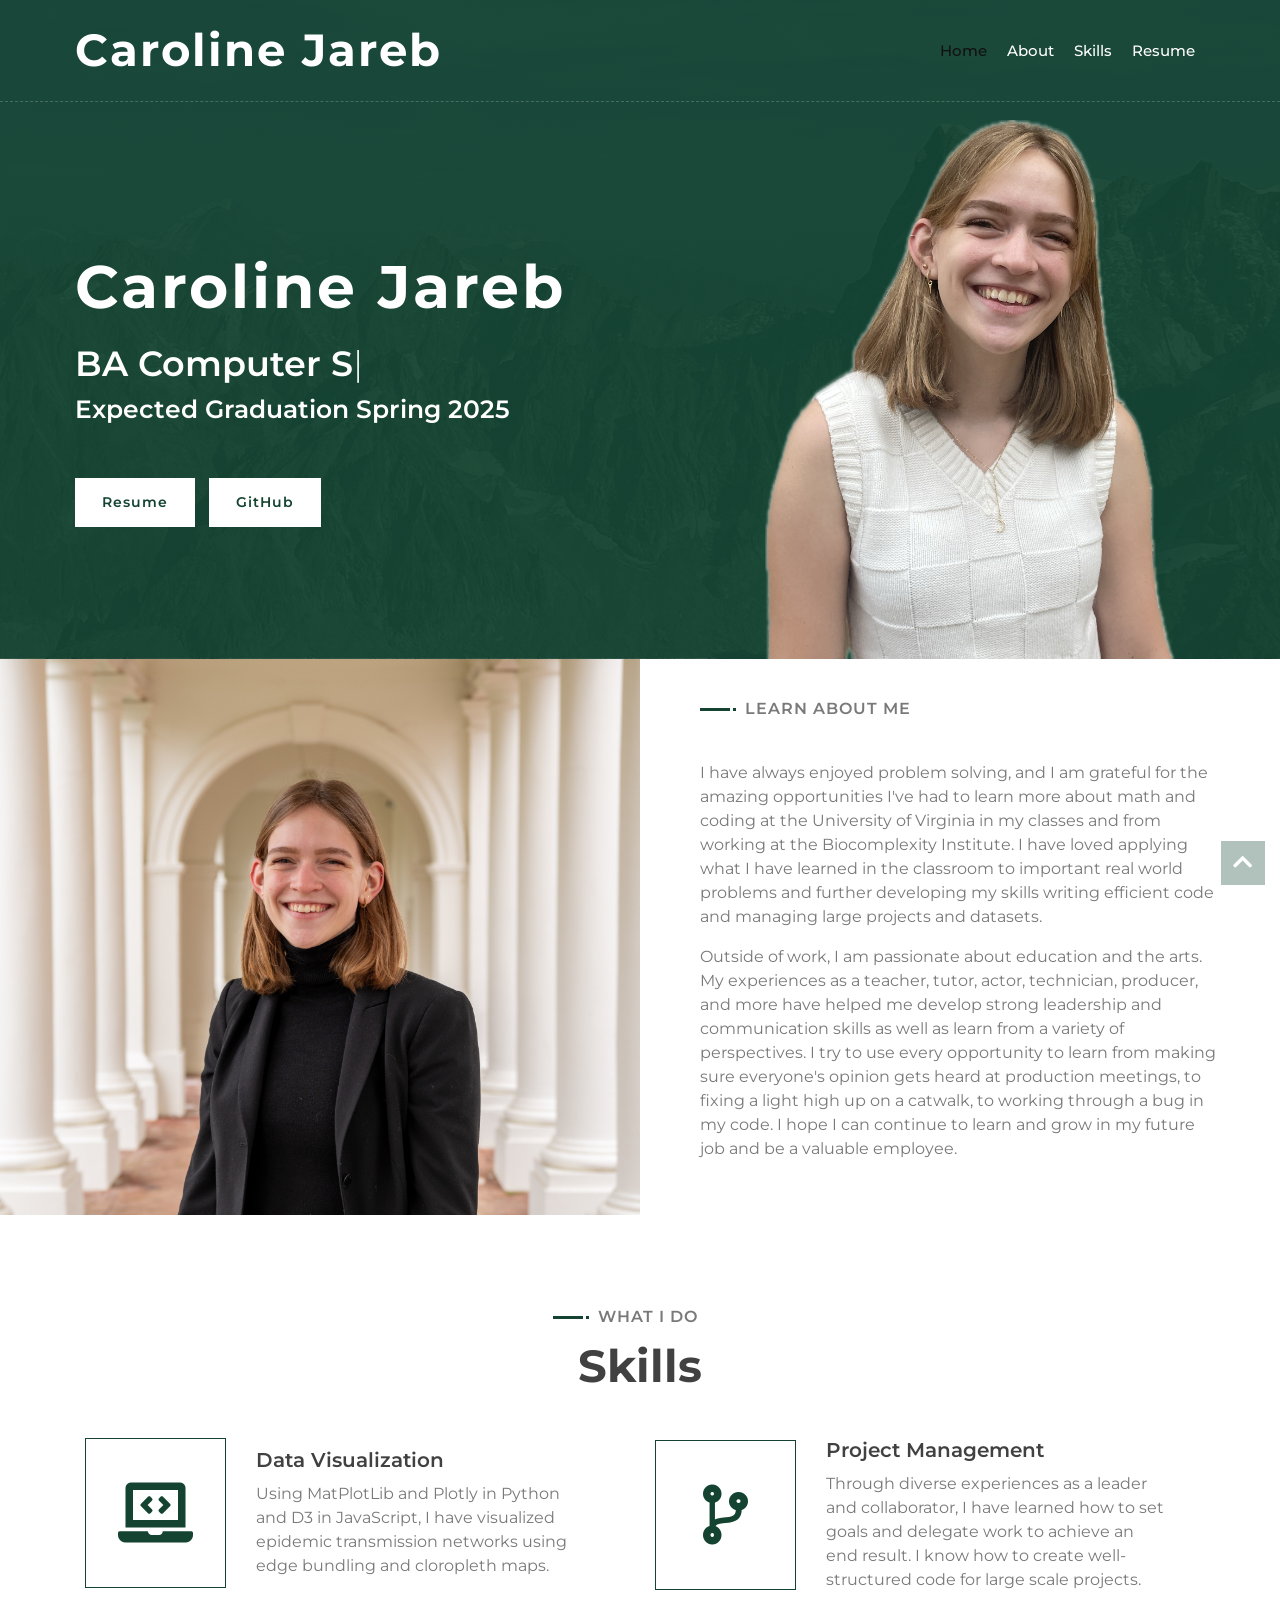
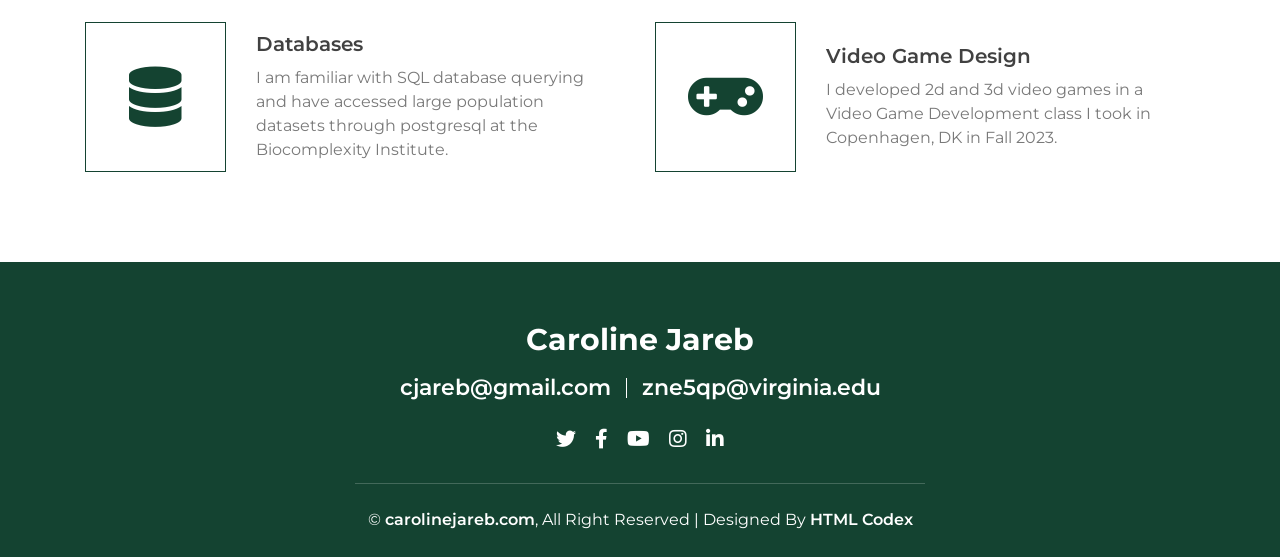
==== index.html @ af75c29b "First commit" ====
<!DOCTYPE html>
<html lang="en">
    <head>
        <meta charset="utf-8">
        <title>Caroline Jareb Portfolio</title>
        <meta content="width=device-width, initial-scale=1.0" name="viewport">
        <meta content="Free Website Template" name="keywords">
        <meta content="Free Website Template" name="description">

        <!-- Favicon -->
        <link href="img/favicon.ico" rel="icon">

        <!-- Google Font -->
        <link href="https://fonts.googleapis.com/css2?family=Montserrat:wght@300;400;500;600;700&display=swap" rel="stylesheet">

        <!-- CSS Libraries -->
        <link href="https://stackpath.bootstrapcdn.com/bootstrap/4.4.1/css/bootstrap.min.css" rel="stylesheet">
        <link href="https://cdnjs.cloudflare.com/ajax/libs/font-awesome/5.10.0/css/all.min.css" rel="stylesheet">
        <link href="lib/animate/animate.min.css" rel="stylesheet">
        <link href="lib/owlcarousel/assets/owl.carousel.min.css" rel="stylesheet">
        <link href="lib/lightbox/css/lightbox.min.css" rel="stylesheet">

        <!-- Template Stylesheet -->
        <link href="css/style.css" rel="stylesheet">
    </head>

    <body data-spy="scroll" data-target=".navbar" data-offset="51">
        <!-- Nav Bar Start -->
        <div class="navbar navbar-expand-lg bg-light navbar-light">
            <div class="container-fluid">
                <a href="index.html" class="navbar-brand">Caroline Jareb</a>
                <button type="button" class="navbar-toggler" data-toggle="collapse" data-target="#navbarCollapse">
                    <span class="navbar-toggler-icon"></span>
                </button>

                <div class="collapse navbar-collapse justify-content-between" id="navbarCollapse">
                    <div class="navbar-nav ml-auto">
                        <a href="#home" class="nav-item nav-link active">Home</a>
                        <a href="#about" class="nav-item nav-link">About</a>
                        <a href="#service" class="nav-item nav-link">Skills</a>
                        <a href="documents/resume.pdf" class="nav-item nav-link">Resume</a>
                    </div>
                </div>
            </div>
        </div>
        <!-- Nav Bar End -->


        <!-- Hero Start -->
        <div class="hero" id="home">
            <div class="container-fluid">
                <div class="row align-items-center">
                    <div class="col-sm-12 col-md-6">
                        <div class="hero-content">
                            <div class="hero-text">
                                <h1>Caroline Jareb</h1>
                                <h2></h2>
                                <div class="typed-text">BA Computer Science, BA Mathematics</div>
                                <p>Expected Graduation Spring 2025</p>
                            </div>
                            <div class="hero-btn">
                                <a class="btn" href="documents/resume.pdf">Resume</a>
                                <a class="btn" href="https://github.com/crjareb">GitHub</a>
                            </div>
                        </div>
                    </div>
                    <div class="col-sm-12 col-md-6 d-none d-md-block">
                        <div class="hero-image">
                            <img src="img/caroline1.png" alt="Hero Image">
                        </div>
                    </div>
                </div>
            </div>
        </div>
        <!-- Hero End -->


        <!-- About Start -->
        <div class="about wow fadeInUp" data-wow-delay="0.1s" id="about">
            <div class="container-fluid">
                <div class="row align-items-center">
                    <div class="col-lg-6">
                        <div class="about-img">
                            <img src="img/about.jpg" alt="Image">
                        </div>
                    </div>
                    <div class="col-lg-6">
                        <div class="about-content">
                            <div class="section-header text-left">
                                <p>Learn About Me</p>
                            </div>
                            <div class="about-text">
                                <p>
                                    I have always enjoyed problem solving, and I am grateful for the amazing opportunities I've had to learn more about math and coding at the University of Virginia in my classes and from working at the Biocomplexity Institute. I have loved applying what I have learned in the classroom to important real world problems and further developing my skills writing efficient code and managing large projects and datasets. 
                                </p>
                                <p>
                                    Outside of work, I am passionate about education and the arts. My experiences as a teacher, tutor, actor, technician, producer, and more have helped me develop strong leadership and communication skills as well as learn from a variety of perspectives. I try to use every opportunity to learn from making sure everyone's opinion gets heard at production meetings, to fixing a light high up on a catwalk, to working through a bug in my code. I hope I can continue to learn and grow in my future job and be a valuable employee.
                                </p>
                            </div>
                        </div>
                    </div>
                </div>
            </div>
        </div>
        <!-- About End -->
        
        
        <!-- Service Start -->
        <div class="service" id="service">
            <div class="container">
                <div class="section-header text-center wow zoomIn" data-wow-delay="0.1s">
                    <p>What I do</p>
                    <h2>Skills</h2>
                </div>
                <div class="row">
                    <div class="col-lg-6 wow fadeInUp" data-wow-delay="0.0s">
                        <div class="service-item">
                            <div class="service-icon">
                                <i class="fa fa-laptop-code"></i>
                            </div>
                            <div class="service-text">
                                <h3>Data Visualization</h3>
                                <p>
                                    Using MatPlotLib and Plotly in Python and D3 in JavaScript, I have visualized epidemic transmission networks using edge bundling and cloropleth maps.
                                </p>
                            </div>
                        </div>
                    </div>
                    <div class="col-lg-6 wow fadeInUp" data-wow-delay="0.2s">
                        <div class="service-item">
                            <div class="service-icon">
                                <i class="fa fa-code-branch"></i>
                            </div>
                            <div class="service-text">
                                <h3>Project Management</h3>
                                <p>
                                    Through diverse experiences as a leader and collaborator, I have learned how to set goals and delegate work to achieve an end result. I know how to create well-structured code for large scale projects.
                                </p>
                            </div>
                        </div>
                    </div>
                    <div class="col-lg-6 wow fadeInUp" data-wow-delay="0.4s">
                        <div class="service-item">
                            <div class="service-icon">
                                <i class="fa fa-database"></i>
                            </div>
                            <div class="service-text">
                                <h3>Databases</h3>
                                <p>
                                    I am familiar with SQL database querying and have accessed large population datasets through postgresql at the Biocomplexity Institute.
                                </p>
                            </div>
                        </div>
                    </div>
                    <div class="col-lg-6 wow fadeInUp" data-wow-delay="0.6s">
                        <div class="service-item">
                            <div class="service-icon">
                                <i class="fa fa-gamepad"></i>
                            </div>
                            <div class="service-text">
                                <h3>Video Game Design</h3>
                                <p>
                                    I developed 2d and 3d video games in a Video Game Development class I took in Copenhagen, DK in Fall 2023.
                                </p>
                            </div>
                        </div>
                    </div>
                </div>
            </div>
        </div>
        <!-- Service End -->


        <!-- Footer Start -->
        <div class="footer wow fadeIn" data-wow-delay="0.3s">
            <div class="container-fluid">
                <div class="container">
                    <div class="footer-info">
                        <h2>Caroline Jareb</h2>
                        <div class="footer-menu">
                            <p>cjareb@gmail.com</p>
                            <p>zne5qp@virginia.edu</p>
                        </div>
                        <div class="footer-social">
                            <a href=""><i class="fab fa-twitter"></i></a>
                            <a href=""><i class="fab fa-facebook-f"></i></a>
                            <a href=""><i class="fab fa-youtube"></i></a>
                            <a href=""><i class="fab fa-instagram"></i></a>
                            <a href=""><i class="fab fa-linkedin-in"></i></a>
                        </div>
                    </div>
                </div>
                <div class="container copyright">
                    <p>&copy; <a href="#">carolinejareb.com</a>, All Right Reserved | Designed By <a href="https://htmlcodex.com">HTML Codex</a></p>
                </div>
            </div>
        </div>
        <!-- Footer End -->
        
        
        <!-- Back to top button -->
        <a href="#" class="btn back-to-top"><i class="fa fa-chevron-up"></i></a>
        
        
        <!-- Pre Loader -->
        <div id="loader" class="show">
            <div class="loader"></div>
        </div>

        
        <!-- JavaScript Libraries -->
        <script src="https://code.jquery.com/jquery-3.4.1.min.js"></script>
        <script src="https://stackpath.bootstrapcdn.com/bootstrap/4.4.1/js/bootstrap.bundle.min.js"></script>
        <script src="lib/easing/easing.min.js"></script>
        <script src="lib/wow/wow.min.js"></script>
        <script src="lib/waypoints/waypoints.min.js"></script>
        <script src="lib/typed/typed.min.js"></script>
        <script src="lib/owlcarousel/owl.carousel.min.js"></script>
        <script src="lib/isotope/isotope.pkgd.min.js"></script>
        <script src="lib/lightbox/js/lightbox.min.js"></script>
        
        <!-- Contact Javascript File -->
        <script src="mail/jqBootstrapValidation.min.js"></script>
        <script src="mail/contact.js"></script>

        <!-- Template Javascript -->
        <script src="js/main.js"></script>
    </body>
</html>
---- css/style.css ----
/*******************************/
/********* General CSS *********/
/*******************************/
body {
    color: #797979;
    background: #ffffff;
    font-family: 'Montserrat', sans-serif;
}

h1,
h2, 
h3, 
h4,
h5, 
h6 {
    color: #414141;
}

a {
    color: #313131;
    transition: .3s;
}

a:hover,
a:active,
a:focus {
    color: #144331;
    outline: none;
    text-decoration: none;
}

.btn:focus,
.form-control:focus {
    box-shadow: none;
}

.container-fluid {
    max-width: 1366px;
}

.btn {
    padding: 12px 25px;
    font-size: 14px;
    font-weight: 600;
    letter-spacing: 1px;
    color: #ffffff;
    background: #144331;
    border: 2px solid transparent;
    border-radius: 0;
    box-shadow: inset 0 0 0 50px #144331;
    transition: ease-out 0.3s;
    -webkit-transition: ease-out 0.3s;
    -moz-transition: ease-out 0.3s;
}

.btn:hover {
    color: #144331;
    background: transparent;
    box-shadow: inset 0 0 0 0 #144331;
    border-color: #144331;
}

#loader {
    position: fixed;
    top: 0;
    right: 0;
    bottom: 0;
    left: 0;
    display: flex;
    align-items: center;
    justify-content: center;
    background: #ffffff;
    opacity: 0;
    visibility: hidden;
    -webkit-transition: opacity .3s ease-out, visibility 0s linear .3s;
    -o-transition: opacity .3s ease-out, visibility 0s linear .3s;
    transition: opacity .3s ease-out, visibility 0s linear .3s;
    z-index: 999;
}

#loader.show {
    -webkit-transition: opacity .6s ease-out, visibility 0s linear 0s;
    -o-transition: opacity .6s ease-out, visibility 0s linear 0s;
    transition: opacity .6s ease-out, visibility 0s linear 0s;
    visibility: visible;
    opacity: 1;
}

#loader .loader {
    position: relative;
    width: 45px;
    height: 45px;
    border: 5px solid #dddddd;
    border-top: 5px solid #144331;
    border-radius: 50%;
    -webkit-animation: spin 2s linear infinite;
    animation: spin 2s linear infinite;
}

@-webkit-keyframes spin {
    0% { -webkit-transform: rotate(0deg); }
    100% { -webkit-transform: rotate(360deg); }
}

@keyframes spin {
    0% { transform: rotate(0deg); }
    100% { transform: rotate(360deg); }
}

.back-to-top {
    position: fixed;
    display: none;
    width: 44px;
    height: 44px;
    padding: 8px 0;
    text-align: center;
    line-height: 1;
    font-size: 22px;
    right: 15px;
    bottom: 15px;
    z-index: 9;
}

.back-to-top i {
    color: #ffffff;
}

.back-to-top:hover i {
    color: #414141;
}


/**********************************/
/*********** Nav Bar CSS **********/
/**********************************/
.navbar {
    position: relative;
    transition: .5s;
    z-index: 999;
}

.navbar.nav-sticky {
    position: fixed;
    top: 0;
    width: 100%;
    box-shadow: 0 2px 5px rgba(0, 0, 0, .3);
}

.navbar .navbar-brand {
    margin: 0;
    font-size: 45px;
    line-height: 0px;
    font-weight: 700;
    letter-spacing: 2px;
    transition: .5s;
    
}

.navbar .navbar-brand img {
    max-width: 100%;
    max-height: 40px;
}

.navbar .dropdown-menu {
    margin-top: 0;
    border: 0;
    border-radius: 0;
    background: #f8f9fa;
}

@media (min-width: 992px) {
    .navbar {
        position: absolute;
        width: 100%;
        padding: 30px 60px;
        background: transparent !important;
        border-bottom: 1px dashed rgba(256, 256, 256, .2);
        z-index: 9;
    }
    
    .navbar.nav-sticky {
        padding: 10px 60px;
        background: #ffffff !important;
    }
    
    .navbar .navbar-brand {
        color: #ffffff;
    }
    
    .navbar.nav-sticky .navbar-brand {
        color: #144331;
    }

    .navbar-light .navbar-nav .nav-link,
    .navbar-light .navbar-nav .nav-link:focus {
        padding: 10px 10px 8px 10px;
        color: #ffffff;
        font-size: 15px;
        font-weight: 500;
    }
    
    .navbar-light.nav-sticky .navbar-nav .nav-link,
    .navbar-light.nav-sticky .navbar-nav .nav-link:focus {
        color: #414141;
    }

    .navbar-light .navbar-nav .nav-link:hover,
    .navbar-light .navbar-nav .nav-link.active {
        color: #111111;
    }
    
    .navbar-light.nav-sticky .navbar-nav .nav-link:hover,
    .navbar-light.nav-sticky .navbar-nav .nav-link.active {
        color: #144331;
    }
}

@media (max-width: 991.98px) {   
    .navbar {
        padding: 15px;
        background: #ffffff !important;
    }
    
    .navbar .navbar-brand {
        color: #144331;
    }
    
    .navbar .navbar-nav {
        margin-top: 15px;
    }
    
    .navbar a.nav-link {
        padding: 5px;
    }
    
    .navbar .dropdown-menu {
        box-shadow: none;
    }
}


/*******************************/
/********** Hero CSS ***********/
/*******************************/
.hero {
    position: relative;
    width: 100%;
    margin-bottom: 45px;
    padding: 120px 0 0 0;
    overflow: hidden;
    background: linear-gradient(rgba(20, 67, 49, .95), rgba(20, 67, 49, .95)), url(../img/hero-bg.jpg);
    background-position: center;
    background-repeat: no-repeat;
    background-size: cover;
}

.hero .container-fluid {
    padding: 0;
}

.hero .hero-image {
    position: relative;
    text-align: right;
    padding-right: 75px;
}

.hero .hero-image img {
    max-width: 80%;
    max-height: 80%;
}

.hero .hero-content {
    position: relative;
    padding-left: 75px;
    display: flex;
    align-items: flex-start;
    justify-content: center;
    flex-direction: column;
}

.hero .hero-text p {
    color: #ffffff;
    font-size: 25px;
    font-weight: 600;
    margin-bottom: 15px;
}

.hero .hero-text h1 {
    color: #ffffff;
    font-size: 60px;
    font-weight: 700;
    letter-spacing: 3px;
    margin-bottom: 15px;
}

.hero .hero-text h2 {
    display: inline-block;
    margin: 0;
    height: 35px;
    color: #ffffff;
    font-size: 35px;
    font-weight: 600;
}

.hero .hero-text .typed-text {
    display: none;
}

.hero .hero-text .typed-cursor {
    font-size: 35px;
    font-weight: 300;
    color: #ffffff;
}

.hero .hero-btn .btn {
    margin-top: 35px;
    color: #144331;
    background: #ffffff;
    box-shadow: inset 0 0 0 50px #ffffff;
}

.hero .hero-btn .btn:hover {
    color: #ffffff;
    background: transparent;
    box-shadow: inset 0 0 0 0 #ffffff;
    border-color: #ffffff;
}

.hero .hero-btn .btn:first-child {
    margin-right: 10px;
}

@media (max-width: 991.98px) {
    .hero {
        padding-top: 60px;
    }
    
    .hero .hero-content {
        padding: 0 15px;
    }
    
    .hero .hero-text p {
        font-size: 20px;
    }
    
    .hero .hero-text h1 {
        font-size: 45px;
    }
    
    .hero .hero-text h2 {
        font-size: 25px;
        height: 25px;
    }
    
    .hero .hero-btn .btn {
        padding: 12px 30px;
        letter-spacing: 1px;
    }
}

@media (max-width: 767.98px) {
    .hero {
        padding-top: 60px;
        padding-bottom: 60px;
    }
    
    .hero,
    .hero .hero-text,
    .hero .hero-btn {
        width: 100%;
        text-align: center;
    }
    
    .hero .hero-text p {
        font-size: 18px;
    }
    
    .hero .hero-text h1 {
        font-size: 35px;
    }
    
    .hero .hero-text h2 {
        font-size: 22px;
        height: 22px;
    }
    
    .hero .hero-btn .btn {
        padding: 10px 15px;
        letter-spacing: 1px;
    }
}

@media (max-width: 575.98px) {
    .hero .hero-text p {
        font-size: 16px;
    }
    
    .hero .hero-text h1 {
        font-size: 30px;
    }
    
    .hero .hero-text h2 {
        font-size: 18px;
        height: 18px;
    }
    
    .hero .hero-btn .btn {
        padding: 8px 10px;
        letter-spacing: 0;
    }
}


/*******************************/
/******* Section Header ********/
/*******************************/
.section-header {
    position: relative;
    margin-bottom: 45px;
}

.section-header p {
    display: inline-block;
    margin: 0 30px;
    margin-bottom: 10px;
    padding-left: 15px;
    position: relative;
    font-size: 16px;
    font-weight: 600;
    letter-spacing: 1px;
    text-transform: uppercase;
    background: #ffffff;
}

.section-header p::before {
    position: absolute;
    content: "";
    height: 3px;
    top: 11px;
    right: 0;
    left: -30px;
    background: #144331;
    z-index: -1;
}

.section-header p::after {
    position: absolute;
    content: "";
    width: 3px;
    height: 3px;
    top: 11px;
    left: 3px;
    background: #144331;
    z-index: 1;
}

.section-header h2 {
    margin: 0;
    position: relative;
    font-size: 45px;
    font-weight: 700;
}

@media (max-width: 767.98px) {
    .section-header h2 {
        font-size: 30px;
    }
}


/*******************************/
/********** About CSS **********/
/*******************************/
.about {
    position: relative;
    width: 100%;
    margin: -45px 0 45px 0;
}

.about .col-lg-6 {
    padding: 0;
}

.about .section-header {
    margin-bottom: 30px;
}

.about .about-img {
    position: relative;
    height: 100%;
}

.about .about-img img {
    position: relative;
    width: 100%;
    height: 100%;
    object-fit: cover;
}

.about .about-content {
    padding: 0 60px;
}

.about .about-text p {
    font-size: 16px;
}

.about .skills {
    margin-bottom: 30px;
}

.about .skill-name {
    margin-top: 15px;
}

.about .skill-name p {
    display: inline-block;
    margin-bottom: 5px;
    font-size: 16px;
    font-weight: 400;
}

.about .skill-name p:last-child {
    float: right;
}

.about .progress {
    height: 10px;
    border-radius: 10px;
    background: #dddddd;
}

.about .progress .progress-bar {
    width: 0px;
    background: #144331;
    border-radius: 10px;
    transition: 2s;
}

.about .about-text a.btn {
    margin-top: 15px;
}

@media (max-width: 991.98px) {
    .about .about-content {
        padding: 45px 15px 0 15px;
    }
}


/*******************************/
/******* Experience CSS ********/
/*******************************/
.experience {
    position: relative;
    padding: 45px 0 15px 0;
}

.experience .timeline {
    position: relative;
    width: 100%;
}

.experience .timeline::after {
    content: '';
    position: absolute;
    width: 2px;
    background: #144331;
    top: 0;
    bottom: 0;
    left: 50%;
    margin-left: -1px;
}

.experience .timeline .timeline-item {
    position: relative;
    background: inherit;
    width: 50%;
    margin-bottom: 30px;
}

.experience .timeline .timeline-item.left {
    left: 0;
    padding-right: 30px;
}

.experience .timeline .timeline-item.right {
    left: 50%;
    padding-left: 30px;
}

.experience .timeline .timeline-item::after {
    content: '';
    position: absolute;
    width: 16px;
    height: 16px;
    top: 48px;
    right: -8px;
    background: #ffffff;
    border: 2px solid #144331;
    border-radius: 16px;
    z-index: 1;
}

.experience .timeline .timeline-item.right::after {
    left: -8px;
}

.experience .timeline .timeline-item::before {
  content: '';
  position: absolute;
  width: 0;
  height: 0;
  top: 46px;
  right: 10px;
  z-index: 1;
  border: 10px solid;
  border-color: transparent transparent transparent #dddddd;
}

.experience .timeline .timeline-item.right::before {
  left: 10px;
  border-color: transparent #dddddd transparent transparent;
}

.experience .timeline .timeline-date {
    position: absolute;
    width: 100%;
    top: 44px;
    font-size: 16px;
    font-weight: 600;
    color: #144331;
    text-transform: uppercase;
    letter-spacing: 1px;
    z-index: 1;
}

.experience .timeline .timeline-item.left .timeline-date {
    text-align: left;
    left: calc(100% + 55px);
}

.experience .timeline .timeline-item.right .timeline-date {
    text-align: right;
    right: calc(100% + 55px);
}

.experience .timeline .timeline-text {
    padding: 30px;
    background: #ffffff;
    position: relative;
    border-right: 5px solid #dddddd;
    box-shadow: 0 0 60px rgba(0, 0, 0, .08);
}

.experience .timeline .timeline-item.right .timeline-text {
    border-right: none;
    border-left: 5px solid #dddddd;
}

.experience .timeline .timeline-text h2 {
    margin: 0 0 5px 0;
    font-size: 22px;
    font-weight: 600;
}

.experience .timeline .timeline-text h4 {
    margin: 0 0 10px 0;
    font-size: 16px;
    font-style: italic;
    font-weight: 400;
}

.experience .timeline .timeline-text p {
    margin: 0;
    font-size: 16px;
}

@media (max-width: 767.98px) {
    .experience .timeline::after {
        left: 8px;
    }

    .experience .timeline .timeline-item {
        width: 100%;
        padding-left: 38px;
    }
    
    .experience .timeline .timeline-item.left {
        padding-right: 0;
    }
    
    .experience .timeline .timeline-item.right {
        left: 0%;
        padding-left: 38px;
    }

    .experience .timeline .timeline-item.left::after, 
    .experience .timeline .timeline-item.right::after {
        left: 0;
    }
    
    .experience .timeline .timeline-item.left::before,
    .experience .timeline .timeline-item.right::before {
        left: 18px;
        border-color: transparent #dddddd transparent transparent;
    }
    
    .experience .timeline .timeline-item.left .timeline-date,
    .experience .timeline .timeline-item.right .timeline-date {
        position: relative;
        top: 0;
        right: auto;
        left: 0;
        text-align: left;
        margin-bottom: 10px;
    }
    
    .experience .timeline .timeline-item.left .timeline-text,
    .experience .timeline .timeline-item.right .timeline-text {
        border-right: none;
        border-left: 5px solid #dddddd;
    }
}


/*******************************/
/********* Service CSS *********/
/*******************************/
.service {
    position: relative;
    width: 100%;
    padding: 45px 0 15px 0;
}

.service .service-item {
    position: relative;
    margin-bottom: 30px;
    display: flex;
    align-items: center;
    box-shadow: inset 0 0 0 0 transparent;
    transition: ease-out 0.5s;
}

.service .service-item:hover {
    box-shadow: inset 800px 0 0 0 #144331;
}

.service .service-icon {
    position: relative;
    width: 150px;
    min-height: 150px;
    display: flex;
    align-items: center;
    justify-content: center;
    border: 1px solid #144331;
    background: #ffffff;
}

.service .service-icon i {
    position: relative;
    font-size: 60px;
    color: #144331;
    transition: .3s;
}

.service .service-item:hover i {
    font-size: 75px;
}

.service .service-text {
    position: relative;
    width: calc(100% - 120px);
    padding: 0 30px;
}

.service .service-text h3 {
    margin-bottom: 10px;
    font-size: 20px;
    font-weight: 600;
    transition: 1s;
}

.service .service-text p {
    margin: 0;
    font-size: 16px;
    transition: 1s;
}

.service .service-item:hover .service-text h3,
.service .service-item:hover .service-text p {
    color: #ffffff;
}

@media (max-width: 575.98px) {
    .service .service-text h3 {
        font-size: 16px;
        margin-bottom: 5px;
    }
    
    .service .service-text p {
        font-size: 14px;
    }
}


/*******************************/
/******** Portfolio CSS ********/
/*******************************/
.portfolio {
    position: relative;
    padding: 45px 0 15px 0;
}

.portfolio #portfolio-filter {
    padding: 0;
    margin: -15px 0 25px 0;
    list-style: none;
    font-size: 0;
    text-align: center;
}

.portfolio #portfolio-filter li {
    cursor: pointer;
    display: inline-block;
    margin: 5px;
    padding: 6px 12px;
    font-size: 14px;
    font-weight: 600;
    color: #ffffff;
    background: #144331;
    border: 2px solid transparent;
    border-radius: 0;
    box-shadow: inset 0 0 0 50px #144331;
    transition: ease-out 0.3s;
    -webkit-transition: ease-out 0.3s;
    -moz-transition: ease-out 0.3s;
}

.portfolio #portfolio-filter li:hover,
.portfolio #portfolio-filter li.filter-active {
    color: #144331;
    background: transparent;
    box-shadow: inset 0 0 0 0 #144331;
    border-color: #144331;
}

.portfolio .portfolio-item {
    position: relative;
}

.portfolio .portfolio-wrap {
    position: relative;
    width: 100%;
}

.portfolio .portfolio-img {
    position: relative;
    overflow: hidden;
}

.portfolio .portfolio-img img {
    position: relative;
    width: 100%; 
    height: 100%; 
    object-fit: cover;
    transform: scale(1.1);
    transition: .5s;
}

.portfolio .portfolio-item:hover img {
    margin-left: 15px;
}

.portfolio .portfolio-text {
    position: relative;
    height: 60px;
    width: calc(100% - 30px);
    margin: -30px 15px 30px 15px;
    display: flex;
    align-items: center;
    background: #ffffff;
    box-shadow: 0 0 15px rgba(0, 0, 0, .12);
}

.portfolio .portfolio-text h3 {
    width: calc(100% - 70px);
    font-size: 18px;
    font-weight: 600;
    margin: 0 0 0 15px;
    white-space: nowrap;
    overflow: hidden;
}

.portfolio .portfolio-text a.btn {
    width: 50px;
    height: 50px;
    padding: 0 0 2px 1px;
    display: flex;
    align-items: center;
    justify-content: center;
    font-size: 45px;
    font-weight: 100;
}

.portfolio .portfolio-item:hover a.btn {
    color: #144331;
    background: transparent;
    box-shadow: inset 0 0 0 0 #144331;
    border-color: #144331;
}


/*******************************/
/********* Banner CSS **********/
/*******************************/
.banner {
    position: relative;
    width: 100%;
    margin: 45px 0;
    padding: 90px 0;
    background: #144331;
}

.banner .container {
    max-width: 750px;
    text-align: center;
}

.banner .section-header {
    margin-bottom: 20px;
}

.banner .section-header p {
    color: #414141;
    background: transparent;
}

.banner .section-header p::after {
    display: none;
}

.banner .section-header h2 {
    color: #ffffff;
}

.banner .section-header h2 span {
    color: #414141;
    font-size: 50px;
}

.banner .banner-text p {
    font-size: 18px;
    color: #ffffff;
}

.banner .banner-text .btn {
    margin-top: 15px;
    color: #144331;
    background: #ffffff;
    box-shadow: inset 0 0 0 50px #ffffff;
}

.banner .banner-text .btn:hover {
    color: #ffffff;
    background: transparent;
    box-shadow: inset 0 0 0 0 #ffffff;
    border-color: #ffffff;
}


/*******************************/
/*********** Team CSS **********/
/*******************************/
.team {
    position: relative;
    width: 100%;
    padding: 45px 0 15px 0;
}

.team .team-item {
    position: relative;
    background: #ffffff;
    margin-bottom: 30px;
    display: flex;
    align-items: center;
    justify-content: flex-start;
    box-shadow: inset 0 0 0 0 transparent;
    transition: ease-out 0.5s;
}

.team .team-img {
    position: relative;
    width: 50%;
    overflow: hidden;
}

.team .team-img img {
    position: relative;
    width: 100%;
    transition: .5s;
}

.team .team-text {
    position: relative;
    width: 50%;
    padding: 0 30px;
}

.team .team-text h2 {
    color: #144331;
    font-size: 18px;
    font-weight: 600;
    margin-bottom: 5px;
    transition: 1s;
}

.team .team-text h4 {
    font-size: 14px;
    font-weight: 600;
    margin-bottom: 15px;
    transition: 1s;
}

.team .team-text p {
    margin-bottom: 20px;
    transition: 1s;
}

.team .team-social {
    position: relative;
    display: flex;
    align-items: center;
    justify-content: flex-start;
}

.team .team-social a.btn {
    width: 35px;
    height: 35px;
    padding: 0;
    display: flex;
    align-items: center;
    justify-content: center;
    font-size: 14px;
    font-weight: normal;
    margin-right: 5px;
}

.team .team-item:hover {
    box-shadow: inset 800px 0 0 0 #144331;
}

.team .team-item:hover .team-img img {
    transform: scale(1.2);
}

.team .team-item:hover .team-text h2,
.team .team-item:hover .team-text h4,
.team .team-item:hover .team-text p {
    color: #ffffff;
}

.team .team-item:hover .team-social a.btn {
    background: #ffffff;
}

.team .team-item:hover .team-social a.btn:hover {
    border-color: #ffffff;
}

@media(max-width: 575.98px) {
    .team .team-text {
        padding: 0 15px;
    }
    
    .team .team-text h2 {
        font-size: 16px;
        margin-bottom: 0;
    }

    .team .team-text h4 {
        margin-bottom: 5px;
    }

    .team .team-text p {
        font-size: 14px;
        line-height: 18px;
        margin-bottom: 10px;
    }
}


/*******************************/
/******* Testimonial CSS *******/
/*******************************/
.testimonial {
    position: relative;
    margin: 45px 0;
    padding: 90px 0;
    background: #144331;
}

.testimonial .container {
    max-width: 900px;
}

.testimonial .testimonial-icon {
    margin-bottom: 45px;
    text-align: center;
}

.testimonial .testimonial-icon i {
    font-size: 60px;
    color: rgba(256, 256, 256, .5);
}

.testimonial .testimonial-item {
    position: relative;
    margin: 0 15px;
    text-align: center;
}

.testimonial .testimonial-img {
    position: relative;
    margin-bottom: 15px;
    z-index: 1;
}

.testimonial .testimonial-item img {
    margin: 0 auto;
    width: 120px;
    padding: 10px;
    border: 5px dotted #ffffff;
    border-radius: 100px;
}

.testimonial .testimonial-text {
    position: relative;
    margin-top: -70px;
    padding: 65px 35px 30px 35px;
    text-align: center;
    background: #ffffff;
    border-radius: 500px;
}

.testimonial .testimonial-item p {
    font-size: 18px;
    font-style: italic;
}

.testimonial .testimonial-text h3 {
    color: #144331;
    font-size: 18px;
    font-weight: 600;
    margin-bottom: 10px;
}

.testimonial .testimonial-text h4 {
    color: #666666;
    font-size: 14px;
    margin-bottom: 0;
}

.testimonial .owl-dots {
    margin-top: 15px;
    text-align: center;
}

.testimonial .owl-dot {
    display: inline-block;
    margin: 0 5px;
    width: 12px;
    height: 12px;
    border-radius: 50%;
    background: rgba(256, 256, 256, .5);
}

.testimonial .owl-dot.active {
    background: #ffffff;
}


/*******************************/
/********* Contact CSS *********/
/*******************************/
.contact {
    position: relative;
    width: 100%;
    margin: 45px 0;
    background: #144331;
}

.contact .container-fluid {
    background: url(../img/contact.jpg) left center no-repeat;
    background-size: contain;
}

.contact .contact-form {
    position: relative;
    padding: 90px 0 90px 45px;
    background: #144331;
}

.contact .contact-form input {
    color: #ffffff;
    padding: 15px 0;
    background: none;
    border-radius: 0;
    border: none;
    border-bottom: 1px solid rgba(256, 256, 256, .5);
}

.contact .contact-form textarea {
    color: #ffffff;
    height: 90px;
    padding: 15px 0;
    background: none;
    border-radius: 0;
    border: none;
    border-bottom: 1px solid rgba(256, 256, 256, .5);
}

.contact .contact-form .form-control::placeholder {
    color: #ffffff;
    opacity: 1;
}

.contact .contact-form .form-control:-ms-input-placeholder,
.contact .contact-form .form-control::-ms-input-placeholder {
    color: #ffffff;
}

.contact .contact-form .btn {
    margin-top: 35px;
    color: #144331;
    background: #ffffff;
    box-shadow: inset 0 0 0 50px #ffffff;
}

.contact .contact-form .btn:hover {
    color: #ffffff;
    background: transparent;
    box-shadow: inset 0 0 0 0 #ffffff;
    border-color: #ffffff;
}

.contact .help-block ul {
    margin: 0;
    padding: 0;
    list-style-type: none;
    font-size: 14px;
    font-style: italic;
    color: #ffffff;
}

@media (max-width: 767.98px) {
    .contact .container-fluid {
        background: none;
    }
    
    .contact .contact-form {
        padding: 90px 0;
    }
}


/*******************************/
/*********** Blog CSS **********/
/*******************************/
.blog {
    position: relative;
    width: 100%;
    padding: 45px 0 15px 0;
}

.blog .blog-item {
    position: relative;
    margin-bottom: 30px;
}

.blog .blog-img {
    position: relative;
    width: 100%;
    overflow: hidden;
}

.blog .blog-img img {
    width: 100%;
    transition: .5s;
}

.blog .blog-item:hover img {
    transform: scale(1.1);
}

.blog .blog-text {
    position: relative;
    padding: 30px;
    border-right: 1px solid rgba(0, 0, 0, .07);
    border-bottom: 1px solid rgba(0, 0, 0, .07);
    border-left: 1px solid rgba(0, 0, 0, .07);
}

.blog .blog-text h2 {
    font-size: 25px;
    font-weight: 600;
}

.blog .blog-text p {
    margin-bottom: 10px;
}

.blog .blog-item a.btn {
    margin-top: 10px;
    padding: 8px 15px;
}

.blog .blog-item a.btn i {
    margin-left: 5px;
}

.blog .blog-meta {
    position: relative;
    display: flex;
    margin-bottom: 15px;
}

.blog .blog-meta p {
    margin: 0 10px 0 0;
    font-size: 13px;
}

.blog .blog-meta i {
    color: #414141;
    margin-right: 5px;
}

.blog .blog-meta p:last-child {
    margin: 0;
}


/*******************************/
/********* Footer CSS **********/
/*******************************/
.footer {
    position: relative;
    margin-top: 45px;
    background: #144331;
}

.footer .container-fluid {
    padding: 60px 0 0 0;
}

.footer .footer-info {
    position: relative;
    width: 100%;
    text-align: center;
}

.footer .footer-info h2 {
    margin-bottom: 20px;
    font-size: 30px;
    font-weight: 700;
    color: #ffffff;
}

.footer .footer-info h3 {
    margin-bottom: 25px;
    font-size: 22px;
    font-weight: 600;
    color: #ffffff;
}

.footer .footer-menu {
    width: 100%;
    display: flex;
    justify-content: center;
}

.footer .footer-menu p {
    color: #ffffff;
    font-size: 22px;
    font-weight: 600;
    line-height: 20px;
    padding: 0 15px;
    border-right: 1px solid #ffffff;
}

.footer .footer-menu p:last-child {
    border: none;
}

.footer .footer-social {
    position: relative;
    margin-top: 15px;
}

.footer .footer-social a {
    display: inline-block;
}

.footer .footer-social a i {
    margin-right: 15px;
    font-size: 20px;
    color: #ffffff;
    transition: .3s;
}

.footer .footer-social a:last-child i {
    margin: 0;
}

.footer .footer-social a:hover i {
    color: #414141;
}

.footer .copyright {
    position: relative;
    text-align: center;
    margin-top: 30px;
    padding-top: 25px;
    padding-bottom: 25px;
}

.footer .copyright::before {
    position: absolute;
    content: "";
    width: 50%;
    height: 1px;
    top: 0;
    left: 25%;
    background: rgba(256, 256, 256, .2);
}

.footer .copyright p {
    margin: 0;
    color: #ffffff;
}

.footer .copyright .col-md-6:last-child p {
    text-align: right;
}

.footer .copyright p a {
    color: #ffffff;
    font-weight: 600;
}

.footer .copyright p a:hover {
    color: #414141;
}

@media (max-width: 575.98px) {
    .footer .footer-info h2 {
        margin-bottom: 20px;
        font-size: 20px;
        font-weight: 600;
    }

    .footer .footer-info h3 {
        margin-bottom: 20px;
        font-size: 16px;
    }

    .footer .footer-menu p {
        font-size: 16px;
        line-height: 16px;
        padding: 0 5px;
    }
}
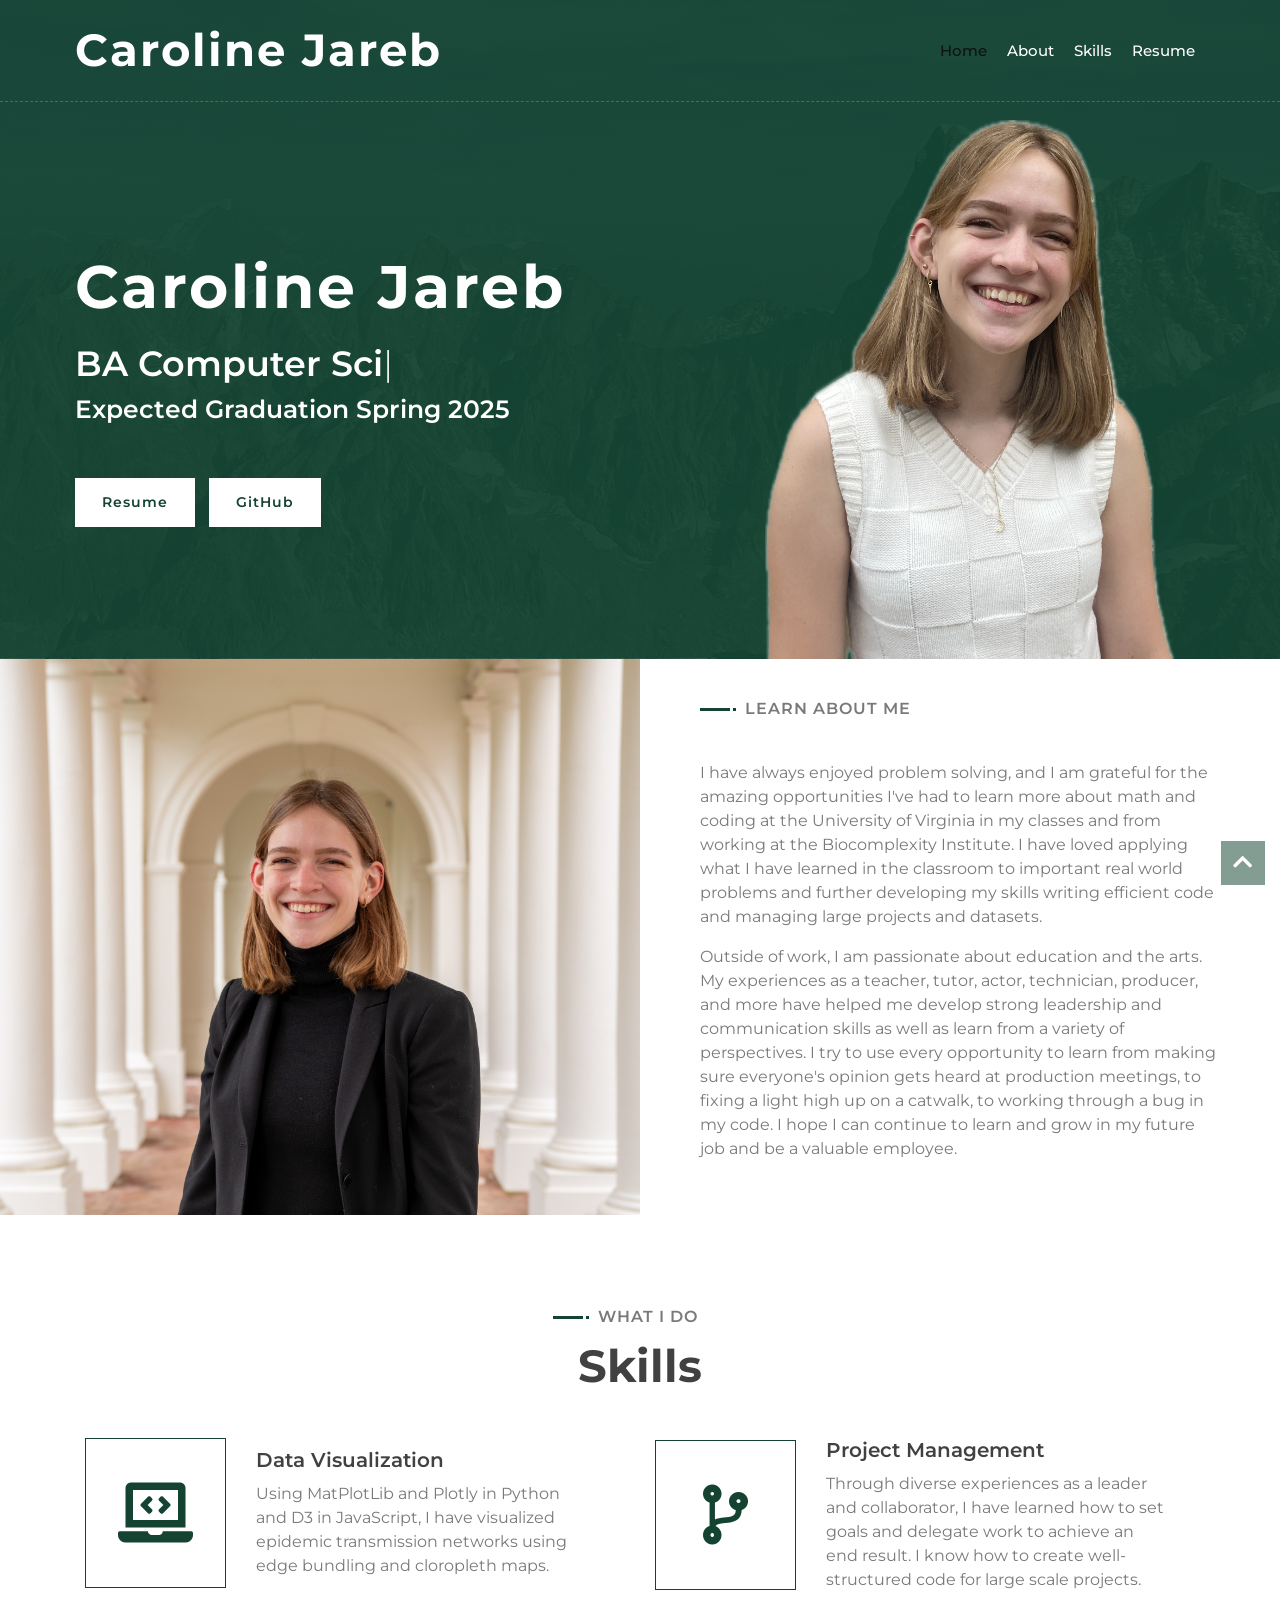
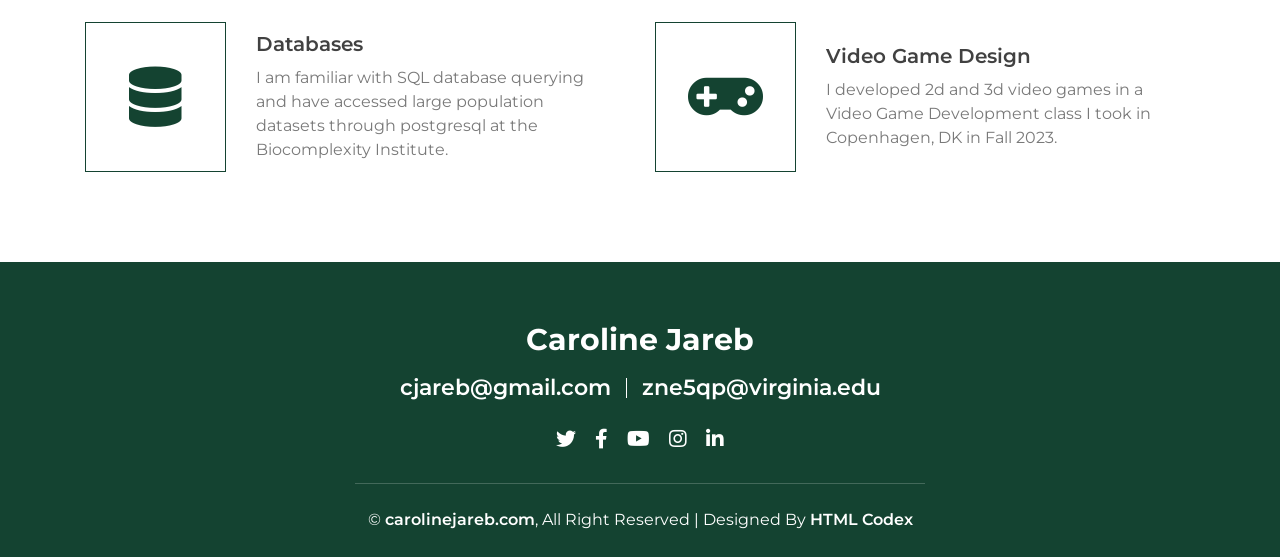
==== commit 5c5737d2: "Resume Updated" ====
--- a/index.html
+++ b/index.html
@@ -2,10 +2,9 @@
 <html lang="en">
     <head>
         <meta charset="utf-8">
-        <title>Caroline Jareb Portfolio</title>
+        <title>Caroline Jareb</title>
         <meta content="width=device-width, initial-scale=1.0" name="viewport">
-        <meta content="Free Website Template" name="keywords">
-        <meta content="Free Website Template" name="description">
+        <meta content="Caroline Jareb is a Problem Solver, Software Developer, Data Scientist, Mathemetician..." name="description">
 
         <!-- Favicon -->
         <link href="img/favicon.ico" rel="icon">
@@ -38,7 +37,7 @@
                         <a href="#home" class="nav-item nav-link active">Home</a>
                         <a href="#about" class="nav-item nav-link">About</a>
                         <a href="#service" class="nav-item nav-link">Skills</a>
-                        <a href="documents/resume.pdf" class="nav-item nav-link">Resume</a>
+                        <a href="documents/CarolineJareb_Resume.pdf" class="nav-item nav-link">Resume</a>
                     </div>
                 </div>
             </div>
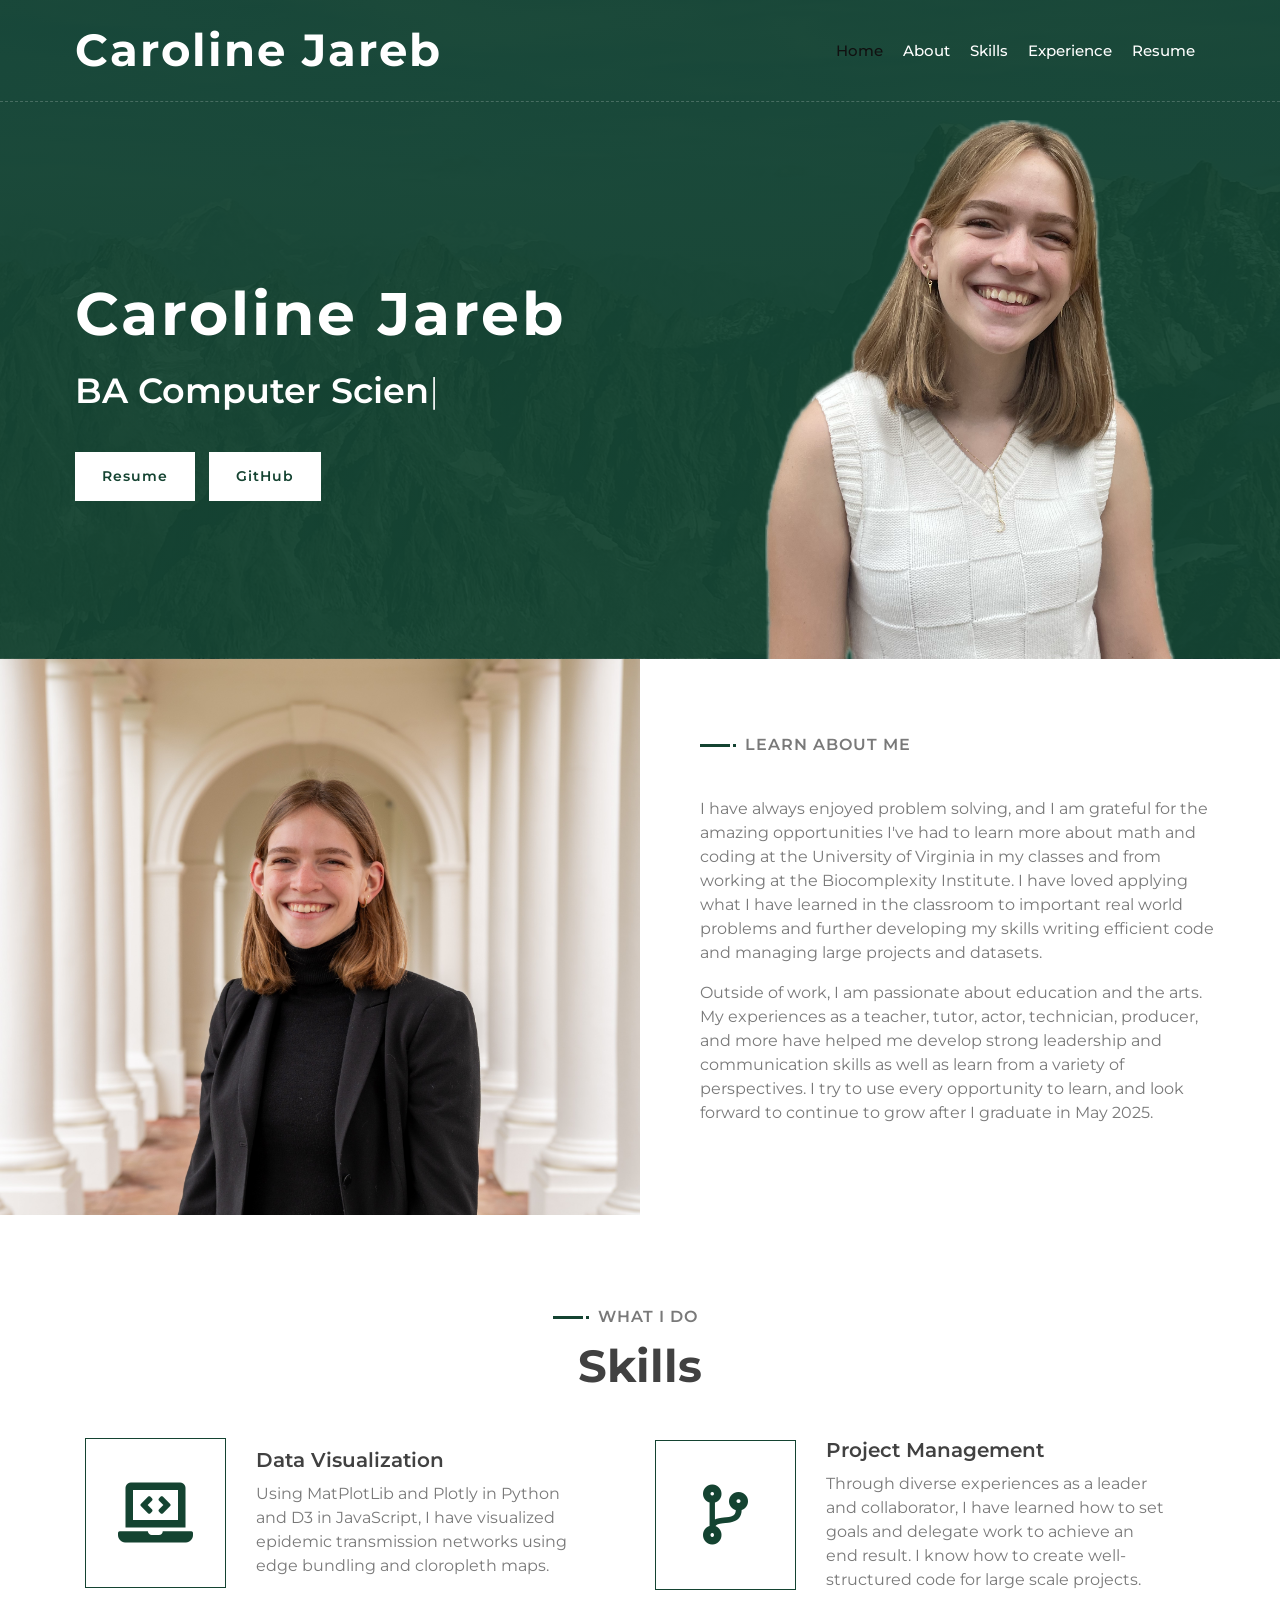
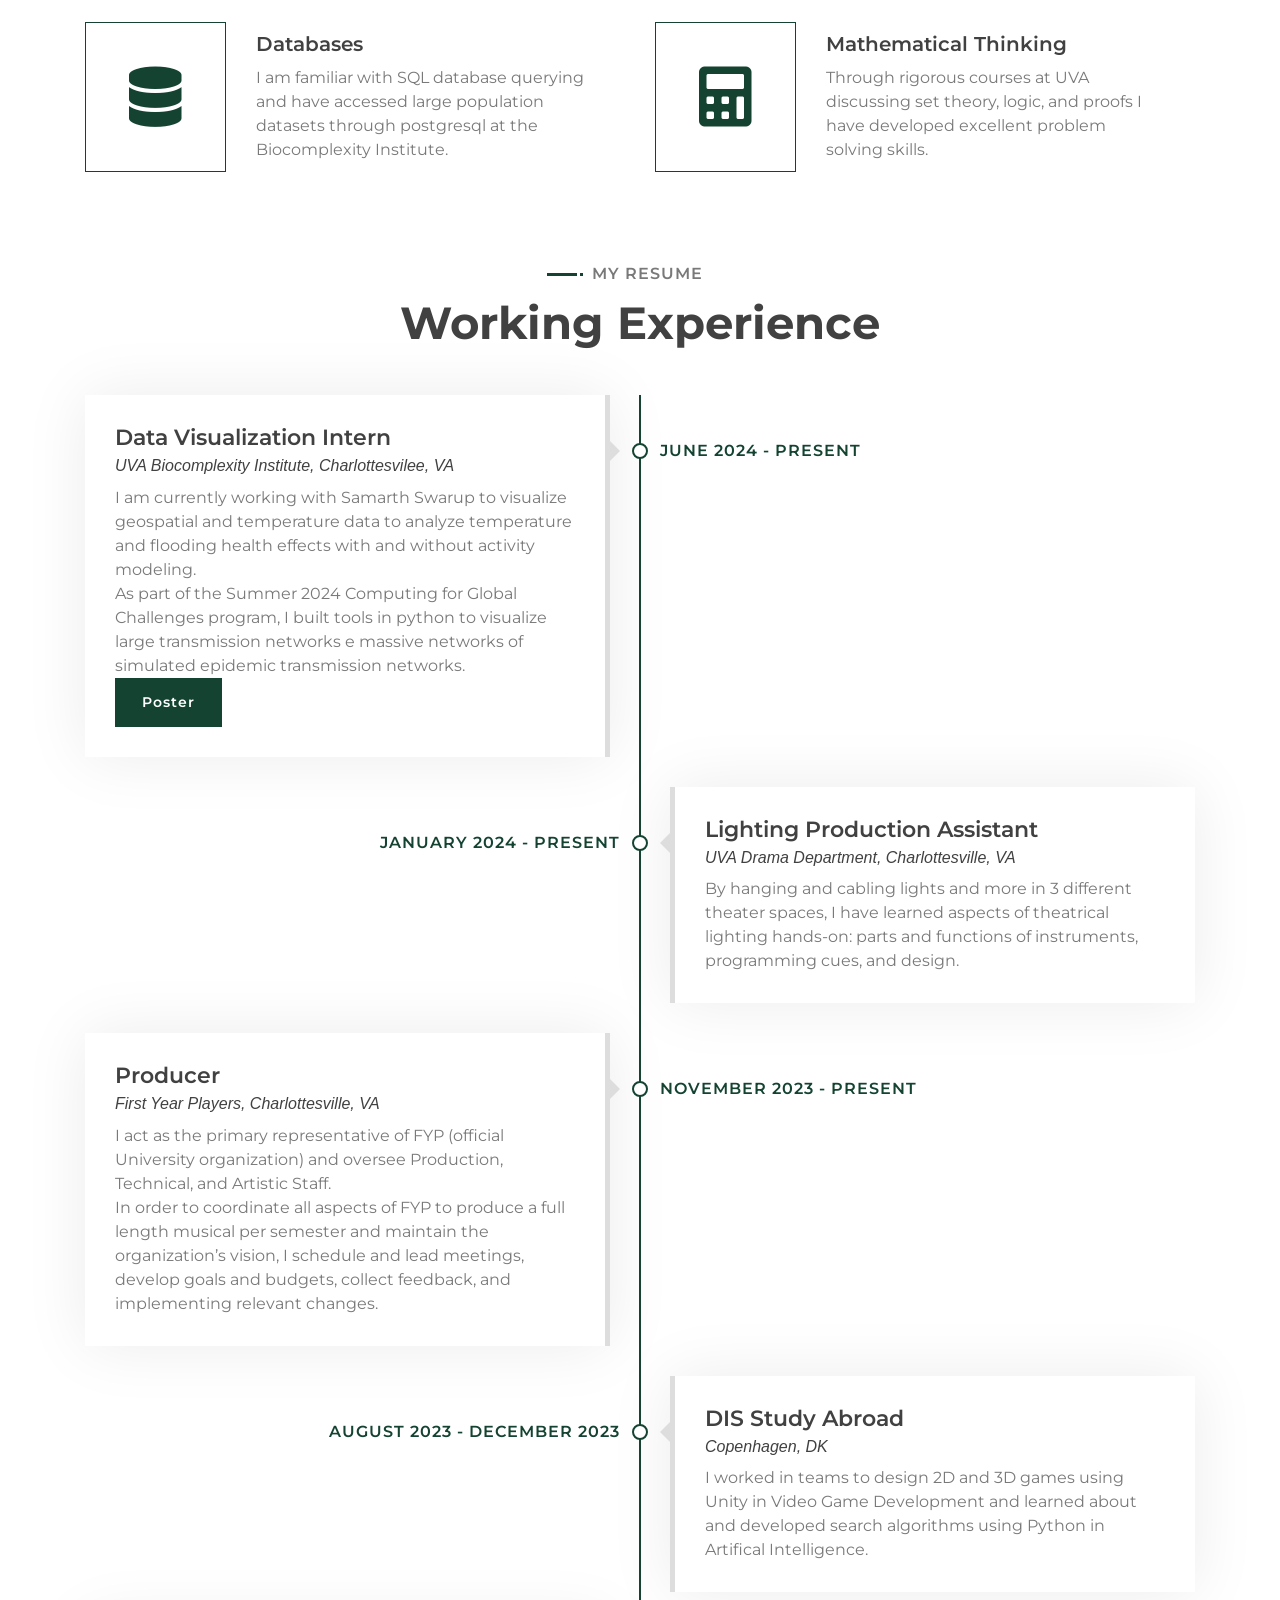
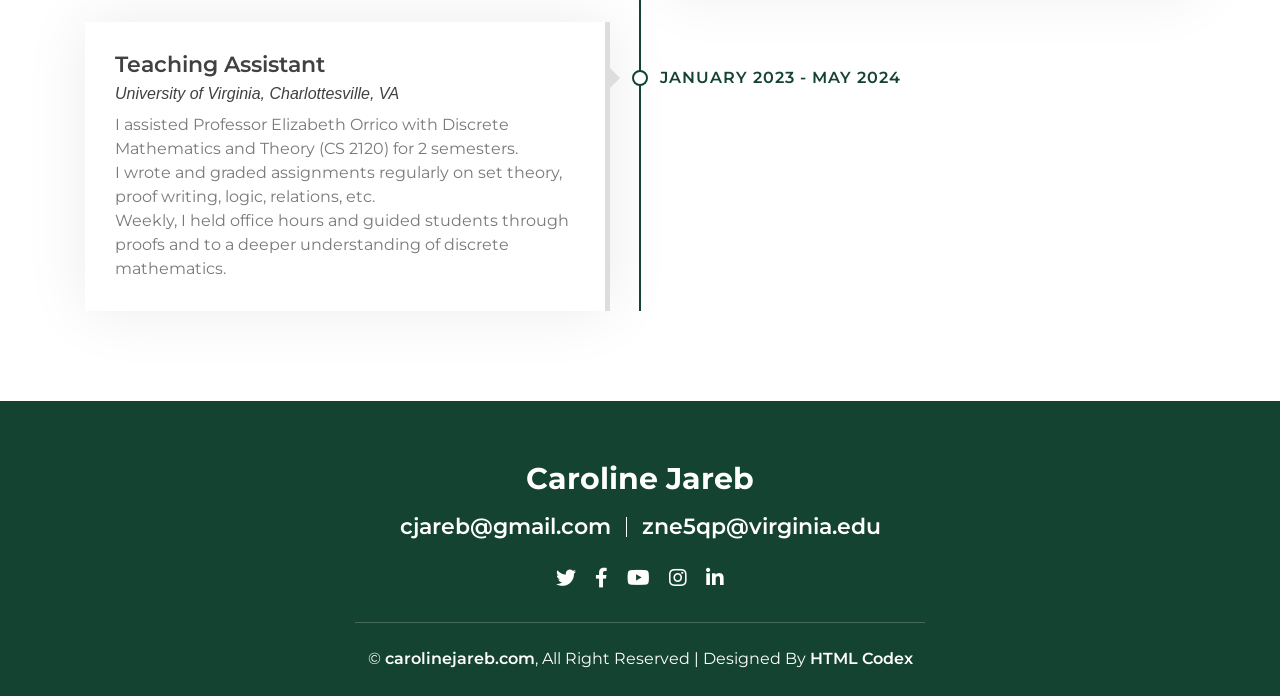
==== commit bbd8118a: "Updated experience" ====
--- a/index.html
+++ b/index.html
@@ -37,6 +37,7 @@
                         <a href="#home" class="nav-item nav-link active">Home</a>
                         <a href="#about" class="nav-item nav-link">About</a>
                         <a href="#service" class="nav-item nav-link">Skills</a>
+                        <a href="#experience" class="nav-item nav-link">Experience</a>
                         <a href="documents/CarolineJareb_Resume.pdf" class="nav-item nav-link">Resume</a>
                     </div>
                 </div>
@@ -55,10 +56,9 @@
                                 <h1>Caroline Jareb</h1>
                                 <h2></h2>
                                 <div class="typed-text">BA Computer Science, BA Mathematics</div>
-                                <p>Expected Graduation Spring 2025</p>
                             </div>
                             <div class="hero-btn">
-                                <a class="btn" href="documents/resume.pdf">Resume</a>
+                                <a class="btn" href="documents/CarolineJareb_Resume.pdf">Resume</a>
                                 <a class="btn" href="https://github.com/crjareb">GitHub</a>
                             </div>
                         </div>
@@ -93,7 +93,7 @@
                                     I have always enjoyed problem solving, and I am grateful for the amazing opportunities I've had to learn more about math and coding at the University of Virginia in my classes and from working at the Biocomplexity Institute. I have loved applying what I have learned in the classroom to important real world problems and further developing my skills writing efficient code and managing large projects and datasets. 
                                 </p>
                                 <p>
-                                    Outside of work, I am passionate about education and the arts. My experiences as a teacher, tutor, actor, technician, producer, and more have helped me develop strong leadership and communication skills as well as learn from a variety of perspectives. I try to use every opportunity to learn from making sure everyone's opinion gets heard at production meetings, to fixing a light high up on a catwalk, to working through a bug in my code. I hope I can continue to learn and grow in my future job and be a valuable employee.
+                                    Outside of work, I am passionate about education and the arts. My experiences as a teacher, tutor, actor, technician, producer, and more have helped me develop strong leadership and communication skills as well as learn from a variety of perspectives. I try to use every opportunity to learn, and look forward to continue to grow after I graduate in May 2025.
                                 </p>
                             </div>
                         </div>
@@ -154,12 +154,12 @@
                     <div class="col-lg-6 wow fadeInUp" data-wow-delay="0.6s">
                         <div class="service-item">
                             <div class="service-icon">
-                                <i class="fa fa-gamepad"></i>
-                            </div>
-                            <div class="service-text">
-                                <h3>Video Game Design</h3>
-                                <p>
-                                    I developed 2d and 3d video games in a Video Game Development class I took in Copenhagen, DK in Fall 2023.
+                                <i class="fa fa-calculator"></i>
+                            </div>
+                            <div class="service-text">
+                                <h3>Mathematical Thinking</h3>
+                                <p>
+                                    Through rigorous courses at UVA discussing set theory, logic, and proofs I have developed excellent problem solving skills.
                                 </p>
                             </div>
                         </div>
@@ -168,6 +168,76 @@
             </div>
         </div>
         <!-- Service End -->
+
+        <!-- Experience Start -->
+        <div class="experience" id="experience">
+            <div class="container">
+                <header class="section-header text-center wow zoomIn" data-wow-delay="0.1s">
+                    <p>My Resume</p>
+                    <h2>Working Experience</h2>
+                </header>
+                <div class="timeline">
+                    <div class="timeline-item left wow slideInLeft" data-wow-delay="0.1s">
+                        <div class="timeline-text">
+                            <div class="timeline-date">June 2024 - Present</div>
+                            <h2>Data Visualization Intern</h2>
+                            <h4>UVA Biocomplexity Institute, Charlottesvilee, VA</h4>
+                            <p>
+                                I am currently working with Samarth Swarup to visualize geospatial and temperature data 
+                                to analyze temperature and flooding health effects with and without activity modeling.<br />
+                                As part of the Summer 2024 Computing for Global Challenges program, I built tools in python 
+                                to visualize large transmission networks e massive networks of simulated epidemic transmission networks. <br />                   
+                            </p>
+                            <a class="btn" href="documents/c4gc_epidemic_visualization_poster.pdf">Poster</a>
+                        </div>
+                    </div>
+                    <div class="timeline-item right wow slideInRight" data-wow-delay="0.1s">
+                        <div class="timeline-text">
+                            <div class="timeline-date">January 2024 - Present</div>
+                            <h2>Lighting Production Assistant</h2>
+                            <h4>UVA Drama Department, Charlottesville, VA</h4>
+                            <p>
+                                By hanging and cabling lights and more in 3 different theater spaces, I have learned aspects of theatrical lighting hands-on: parts and functions of instruments, programming cues, and design.
+                            </p>
+                        </div>
+                    </div>
+                    <div class="timeline-item left wow slideInLeft" data-wow-delay="0.1s">
+                        <div class="timeline-text">
+                            <div class="timeline-date">November 2023 - Present</div>
+                            <h2>Producer</h2>
+                            <h4>First Year Players, Charlottesville, VA</h4>
+                            <p>
+                                I act as the primary representative of FYP (official University organization) and oversee Production, Technical, and Artistic Staff.<br />
+                                In order to coordinate all aspects of FYP to produce a full length musical per semester and maintain the organization’s vision, I schedule and lead meetings, develop goals and budgets, collect feedback, and implementing relevant changes.
+                            </p>
+                        </div>
+                    </div>
+                    <div class="timeline-item right wow slideInRight" data-wow-delay="0.1s">
+                        <div class="timeline-text">
+                            <div class="timeline-date">August 2023 - December 2023</div>
+                            <h2>DIS Study Abroad</h2>
+                            <h4>Copenhagen, DK</h4>
+                            <p>
+                                I worked in teams to design 2D and 3D games using Unity in Video Game Development and learned about and developed search algorithms using Python in Artifical Intelligence.
+                            </p>
+                        </div>
+                    </div>
+                    <div class="timeline-item left wow slideInLeft" data-wow-delay="0.1s">
+                        <div class="timeline-text">
+                            <div class="timeline-date">January 2023 - May 2024</div>
+                            <h2>Teaching Assistant</h2>
+                            <h4>University of Virginia, Charlottesville, VA</h4>
+                            <p>
+                                I assisted Professor Elizabeth Orrico with Discrete Mathematics and Theory (CS 2120) for 2 semesters.<br />
+                                I wrote and graded assignments regularly on set theory, proof writing, logic, relations, etc.<br />
+                                Weekly, I held office hours and guided students through proofs and to a deeper understanding of discrete mathematics.<br />
+                            </p>
+                        </div>
+                    </div>
+                </div>
+            </div>
+        </div>
+        <!-- Job Experience End -->
 
 
         <!-- Footer Start -->
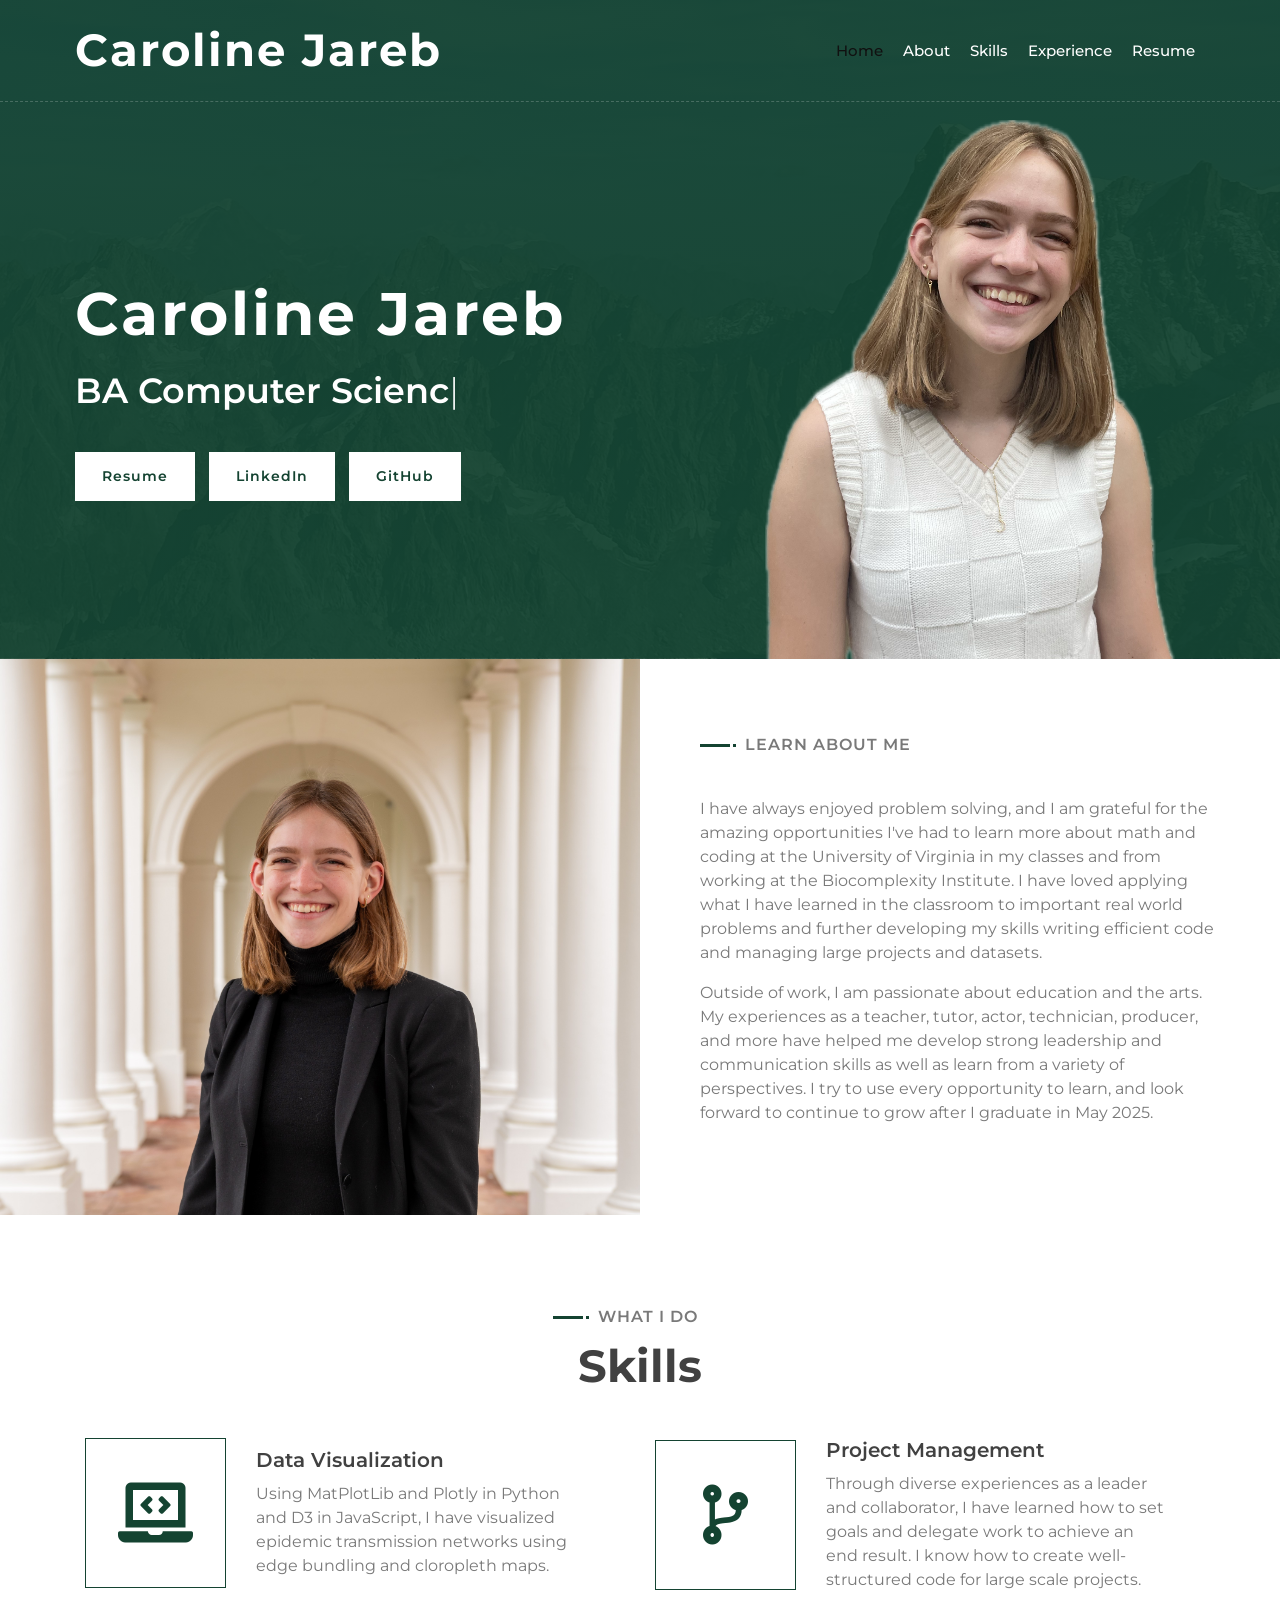
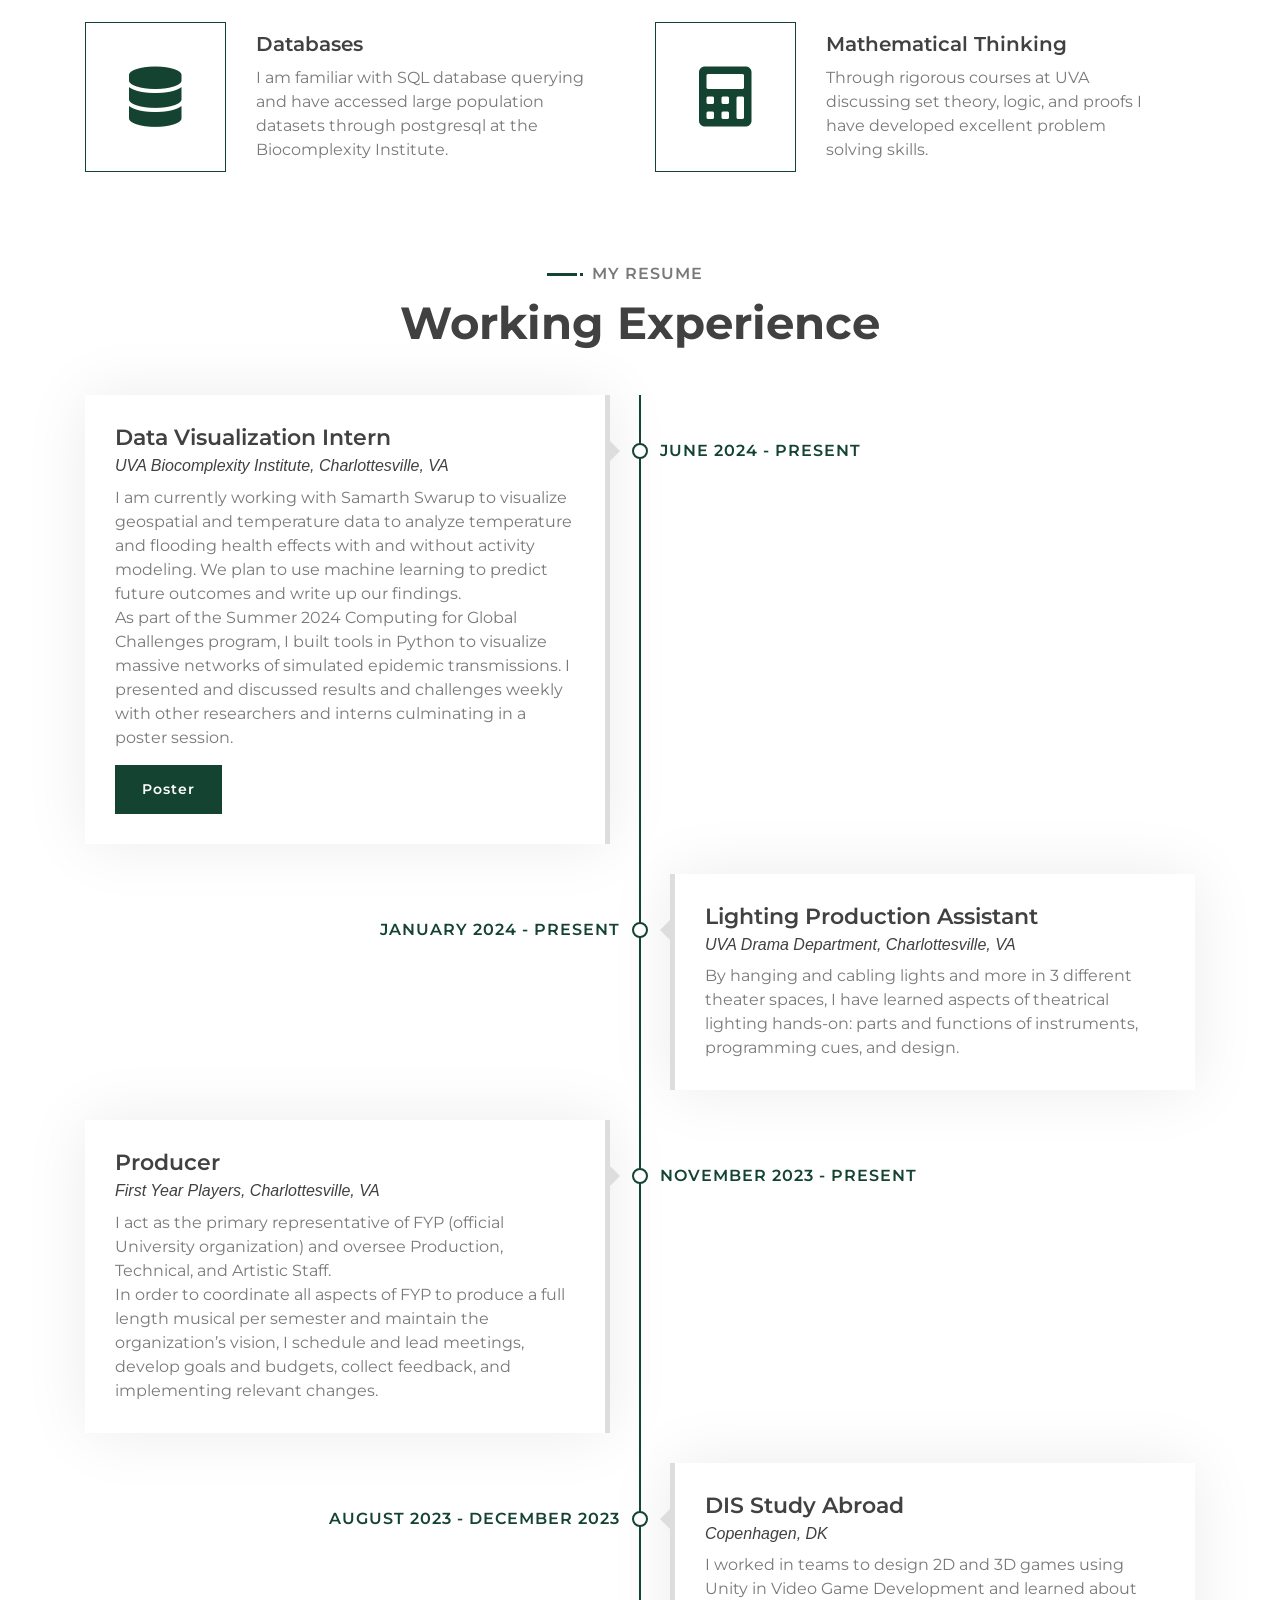
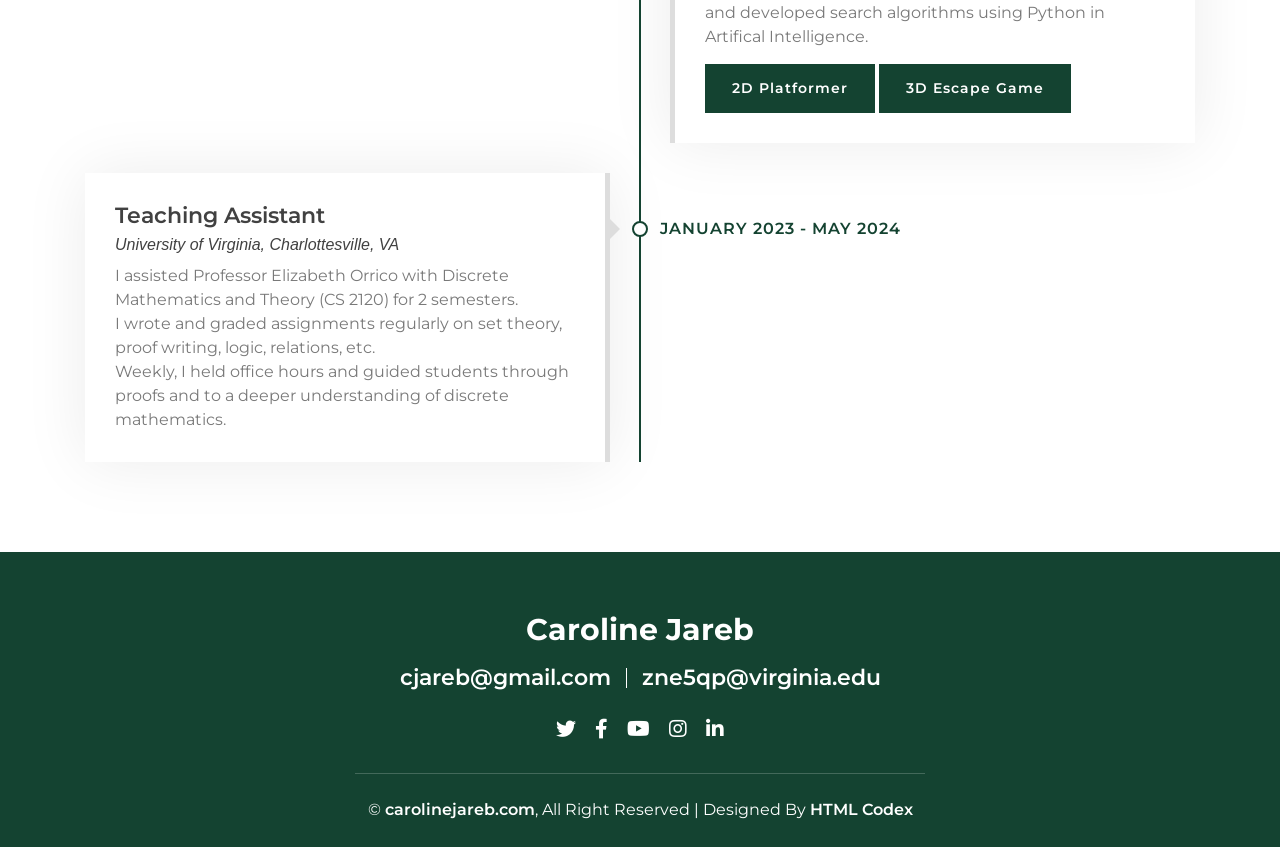
==== commit d72b2597: "Includes LinkedIn and expanded project descriptions." ====
--- a/index.html
+++ b/index.html
@@ -59,6 +59,7 @@
                             </div>
                             <div class="hero-btn">
                                 <a class="btn" href="documents/CarolineJareb_Resume.pdf">Resume</a>
+                                <a class="btn" href="https://www.linkedin.com/in/caroline-jareb/">LinkedIn</a>
                                 <a class="btn" href="https://github.com/crjareb">GitHub</a>
                             </div>
                         </div>
@@ -181,12 +182,14 @@
                         <div class="timeline-text">
                             <div class="timeline-date">June 2024 - Present</div>
                             <h2>Data Visualization Intern</h2>
-                            <h4>UVA Biocomplexity Institute, Charlottesvilee, VA</h4>
+                            <h4>UVA Biocomplexity Institute, Charlottesville, VA</h4>
                             <p>
                                 I am currently working with Samarth Swarup to visualize geospatial and temperature data 
-                                to analyze temperature and flooding health effects with and without activity modeling.<br />
-                                As part of the Summer 2024 Computing for Global Challenges program, I built tools in python 
-                                to visualize large transmission networks e massive networks of simulated epidemic transmission networks. <br />                   
+                                to analyze temperature and flooding health effects with and without activity modeling.
+                                We plan to use machine learning to predict future outcomes and write up our findings.<br />
+                                As part of the Summer 2024 Computing for Global Challenges program, I built tools in Python 
+                                to visualize massive networks of simulated epidemic transmissions. 
+                                I presented and discussed results and challenges weekly with other researchers and interns culminating in a poster session.<br />                   
                             </p>
                             <a class="btn" href="documents/c4gc_epidemic_visualization_poster.pdf">Poster</a>
                         </div>
@@ -220,6 +223,8 @@
                             <p>
                                 I worked in teams to design 2D and 3D games using Unity in Video Game Development and learned about and developed search algorithms using Python in Artifical Intelligence.
                             </p>
+                            <a class="btn" href="https://tali-nam.itch.io/sweet-dreams-alice">2D Platformer</a>
+                            <a class="btn" href="https://vahnk.itch.io/game-design-final">3D Escape Game</a>
                         </div>
                     </div>
                     <div class="timeline-item left wow slideInLeft" data-wow-delay="0.1s">
--- a/css/style.css
+++ b/css/style.css
@@ -330,6 +330,10 @@
     margin-right: 10px;
 }
 
+.hero .hero-btn .btn:nth-child(2) {
+    margin-right: 10px;
+}
+
 @media (max-width: 991.98px) {
     .hero {
         padding-top: 60px;
@@ -676,6 +680,19 @@
     font-size: 16px;
 }
 
+.experience .timeline .timeline-text a.btn {
+    margin-top: 15px;
+    align-items: center;
+}
+
+.experience .timeline .timeline-btn .btn:hover {
+    color: #ffffff;
+    background: transparent;
+    box-shadow: inset 0 0 0 0 #ffffff;
+    border-color: #ffffff;
+}
+
+
 @media (max-width: 767.98px) {
     .experience .timeline::after {
         left: 8px;
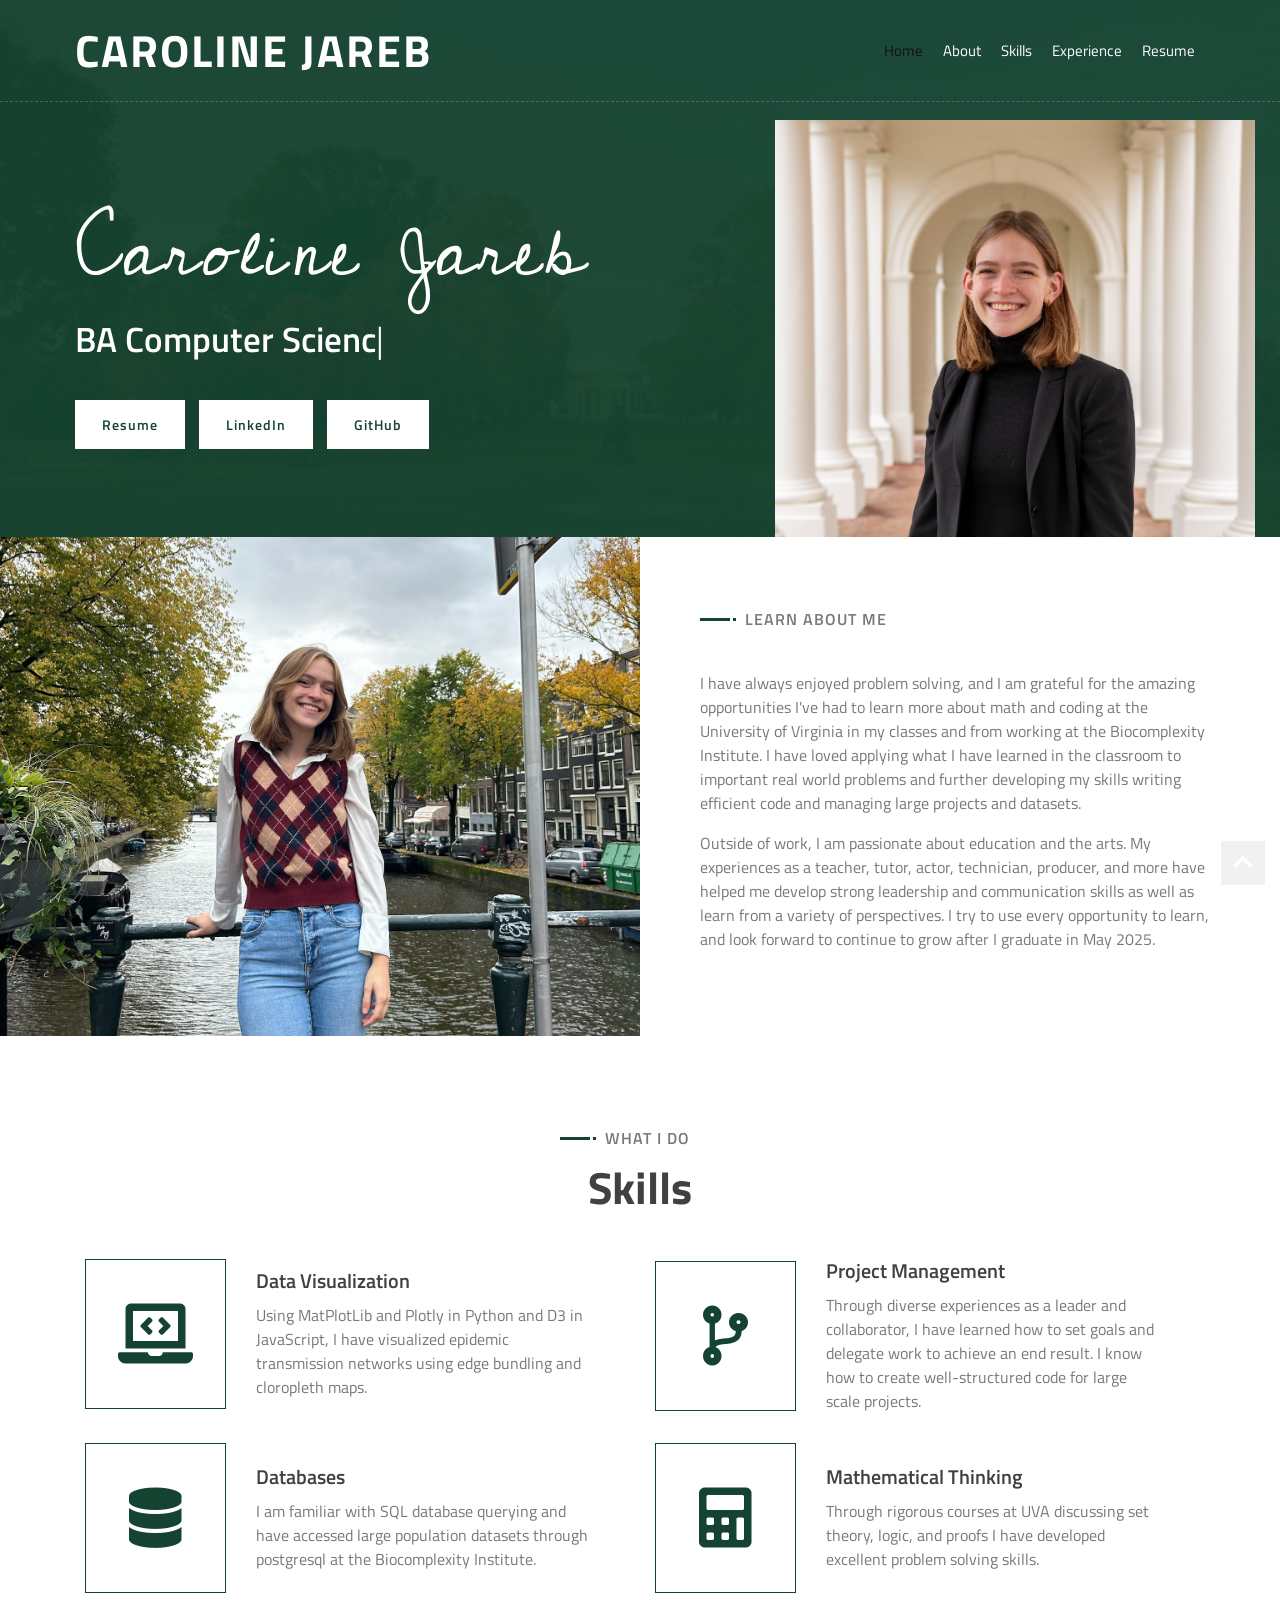
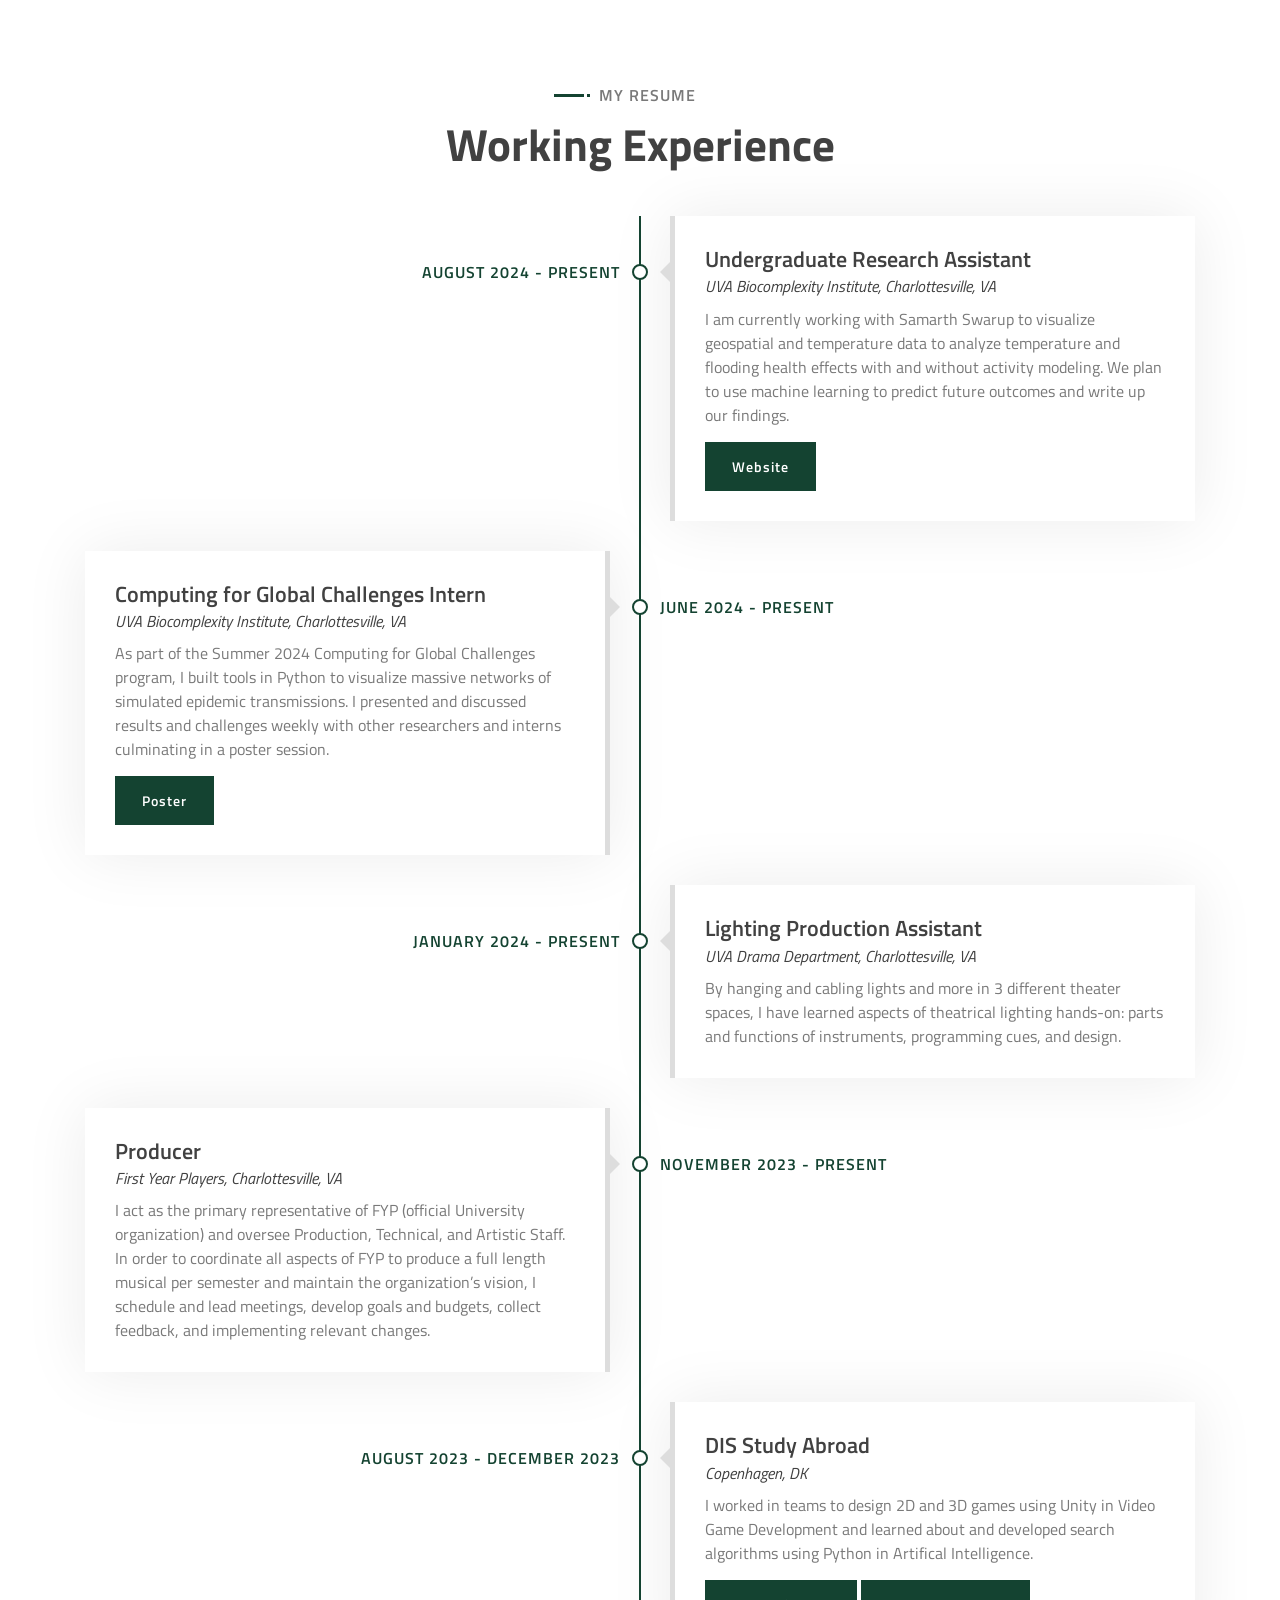
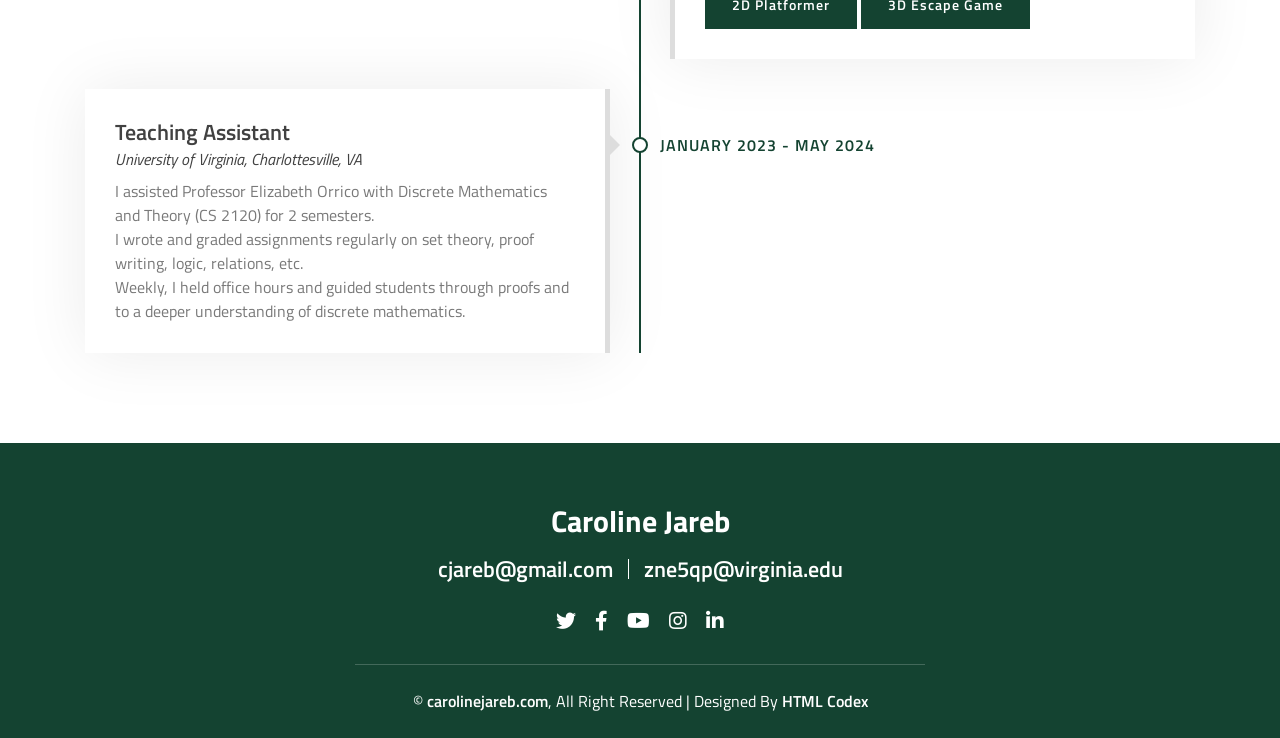
==== commit ad1cad40: "Updated current job title and pictures" ====
--- a/index.html
+++ b/index.html
@@ -11,6 +11,8 @@
 
         <!-- Google Font -->
         <link href="https://fonts.googleapis.com/css2?family=Montserrat:wght@300;400;500;600;700&display=swap" rel="stylesheet">
+        <link href="https://fonts.googleapis.com/css2?family=Titillium+Web:ital,wght@0,200;0,300;0,400;0,600;0,700;0,900;1,200;1,300;1,400;1,600;1,700&display=swap" rel="stylesheet">
+        <link href="https://fonts.googleapis.com/css2?family=Cedarville+Cursive&display=swap" rel="stylesheet">
 
         <!-- CSS Libraries -->
         <link href="https://stackpath.bootstrapcdn.com/bootstrap/4.4.1/css/bootstrap.min.css" rel="stylesheet">
@@ -27,7 +29,7 @@
         <!-- Nav Bar Start -->
         <div class="navbar navbar-expand-lg bg-light navbar-light">
             <div class="container-fluid">
-                <a href="index.html" class="navbar-brand">Caroline Jareb</a>
+                <a href="index.html" class="navbar-brand">CAROLINE JAREB</a>
                 <button type="button" class="navbar-toggler" data-toggle="collapse" data-target="#navbarCollapse">
                     <span class="navbar-toggler-icon"></span>
                 </button>
@@ -55,7 +57,7 @@
                             <div class="hero-text">
                                 <h1>Caroline Jareb</h1>
                                 <h2></h2>
-                                <div class="typed-text">BA Computer Science, BA Mathematics</div>
+                                <div class="typed-text">BA Computer Science at UVA, BA Mathematics at UVA</div>
                             </div>
                             <div class="hero-btn">
                                 <a class="btn" href="documents/CarolineJareb_Resume.pdf">Resume</a>
@@ -66,7 +68,7 @@
                     </div>
                     <div class="col-sm-12 col-md-6 d-none d-md-block">
                         <div class="hero-image">
-                            <img src="img/caroline1.png" alt="Hero Image">
+                            <img src="img/about.jpg" alt="Hero Image">
                         </div>
                     </div>
                 </div>
@@ -81,7 +83,7 @@
                 <div class="row align-items-center">
                     <div class="col-lg-6">
                         <div class="about-img">
-                            <img src="img/about.jpg" alt="Image">
+                            <img src="img/image.JPG" alt="Image">
                         </div>
                     </div>
                     <div class="col-lg-6">
@@ -178,15 +180,25 @@
                     <h2>Working Experience</h2>
                 </header>
                 <div class="timeline">
-                    <div class="timeline-item left wow slideInLeft" data-wow-delay="0.1s">
-                        <div class="timeline-text">
-                            <div class="timeline-date">June 2024 - Present</div>
-                            <h2>Data Visualization Intern</h2>
+                    <div class="timeline-item right wow slideInRight" data-wow-delay="0.1s">
+                        <div class="timeline-text">
+                            <div class="timeline-date">August 2024 - Present</div>
+                            <h2>Undergraduate Research Assistant</h2>
                             <h4>UVA Biocomplexity Institute, Charlottesville, VA</h4>
                             <p>
                                 I am currently working with Samarth Swarup to visualize geospatial and temperature data 
                                 to analyze temperature and flooding health effects with and without activity modeling.
                                 We plan to use machine learning to predict future outcomes and write up our findings.<br />
+                            </p>
+                            <a class="btn" href="https://nssac.bii.virginia.edu/~sphere/">Website</a>
+                        </div>
+                    </div>
+                    <div class="timeline-item left wow slideInLeft" data-wow-delay="0.1s">
+                        <div class="timeline-text">
+                            <div class="timeline-date">June 2024 - Present</div>
+                            <h2>Computing for Global Challenges Intern</h2>
+                            <h4>UVA Biocomplexity Institute, Charlottesville, VA</h4>
+                            <p>
                                 As part of the Summer 2024 Computing for Global Challenges program, I built tools in Python 
                                 to visualize massive networks of simulated epidemic transmissions. 
                                 I presented and discussed results and challenges weekly with other researchers and interns culminating in a poster session.<br />                   
--- a/css/style.css
+++ b/css/style.css
@@ -4,7 +4,7 @@
 body {
     color: #797979;
     background: #ffffff;
-    font-family: 'Montserrat', sans-serif;
+    font-family: 'Titillium Web', sans-serif;
 }
 
 h1,
@@ -14,6 +14,7 @@
 h5, 
 h6 {
     color: #414141;
+    font-weight: 100;
 }
 
 a {
@@ -248,7 +249,7 @@
     margin-bottom: 45px;
     padding: 120px 0 0 0;
     overflow: hidden;
-    background: linear-gradient(rgba(20, 67, 49, .95), rgba(20, 67, 49, .95)), url(../img/hero-bg.jpg);
+    background: linear-gradient(rgba(20, 67, 49, .95), rgba(20, 67, 49, .95)), url(../img/rotunda2.jpg);
     background-position: center;
     background-repeat: no-repeat;
     background-size: cover;
@@ -261,7 +262,7 @@
 .hero .hero-image {
     position: relative;
     text-align: right;
-    padding-right: 75px;
+    padding-right: 25px;
 }
 
 .hero .hero-image img {
@@ -287,8 +288,9 @@
 
 .hero .hero-text h1 {
     color: #ffffff;
-    font-size: 60px;
-    font-weight: 700;
+    font-family: "Cedarville Cursive", cursive;
+    font-size: 75px;
+    font-weight: 100;
     letter-spacing: 3px;
     margin-bottom: 15px;
 }
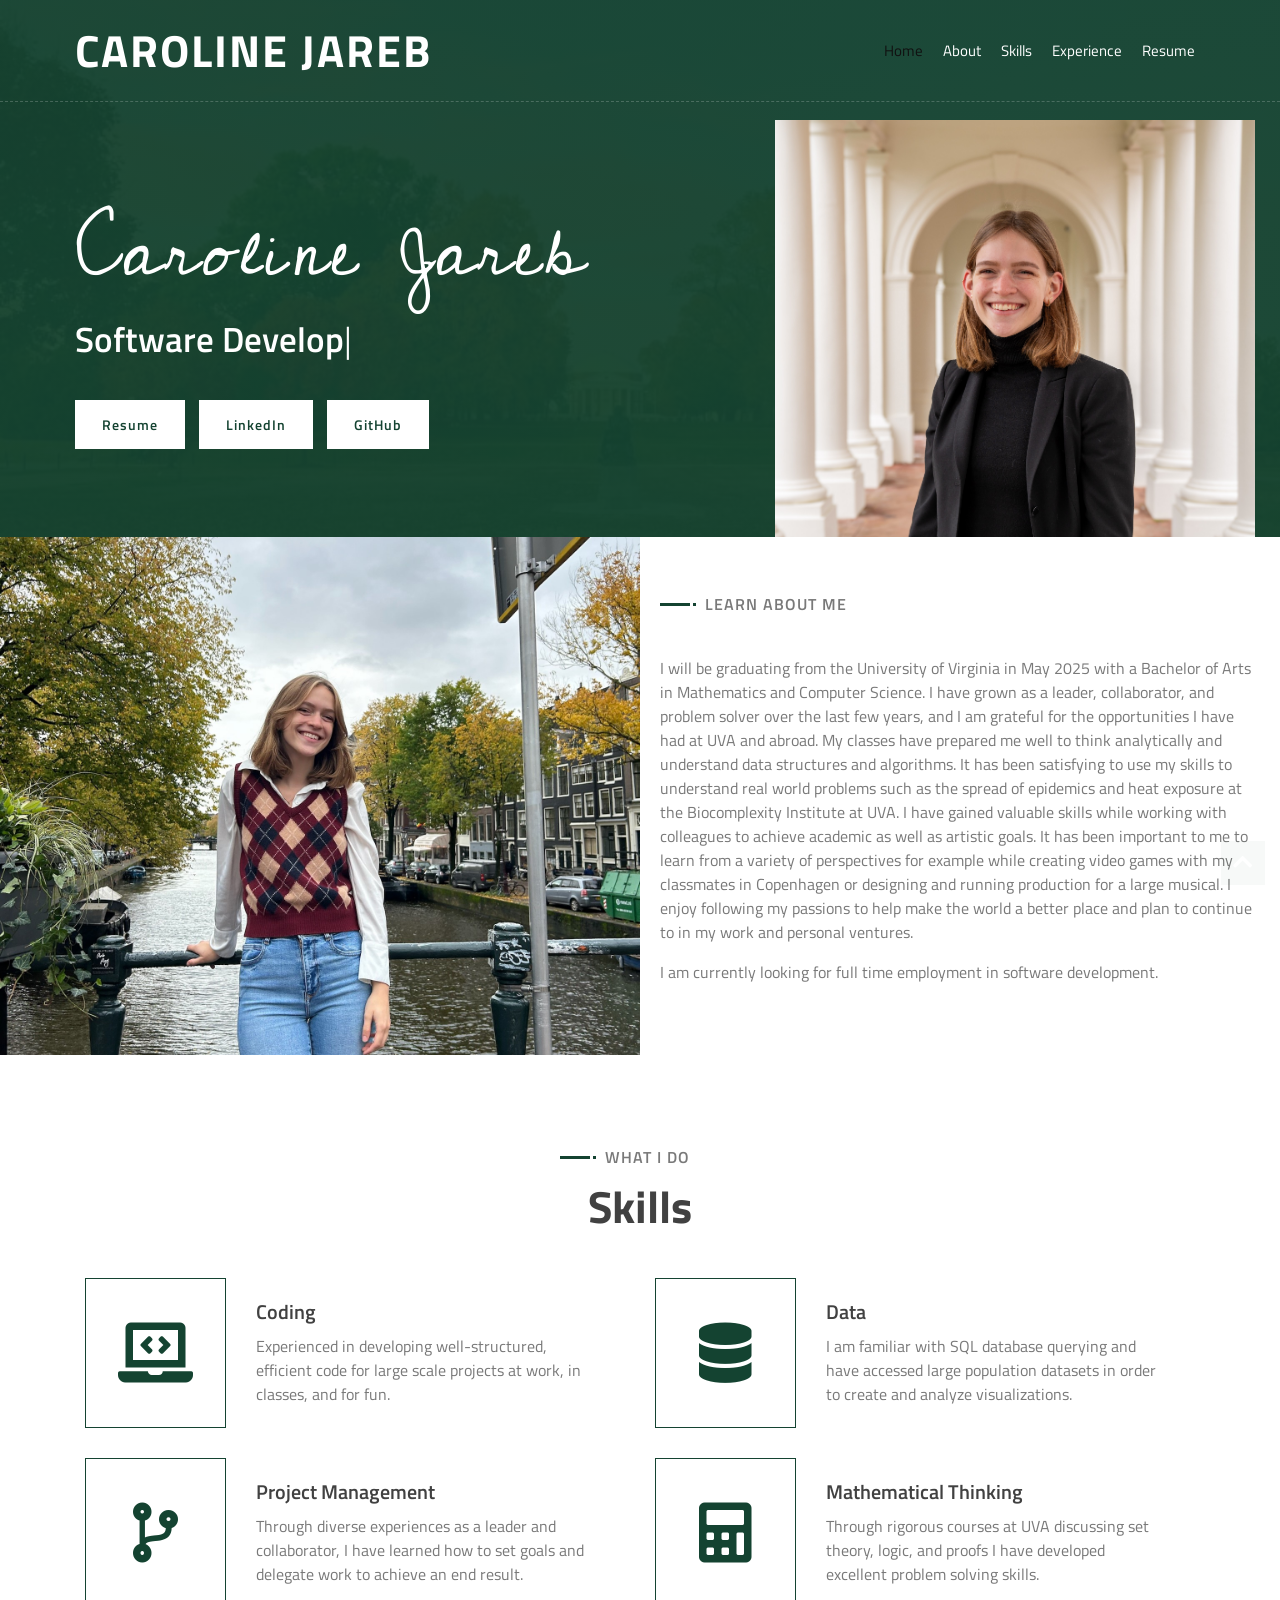
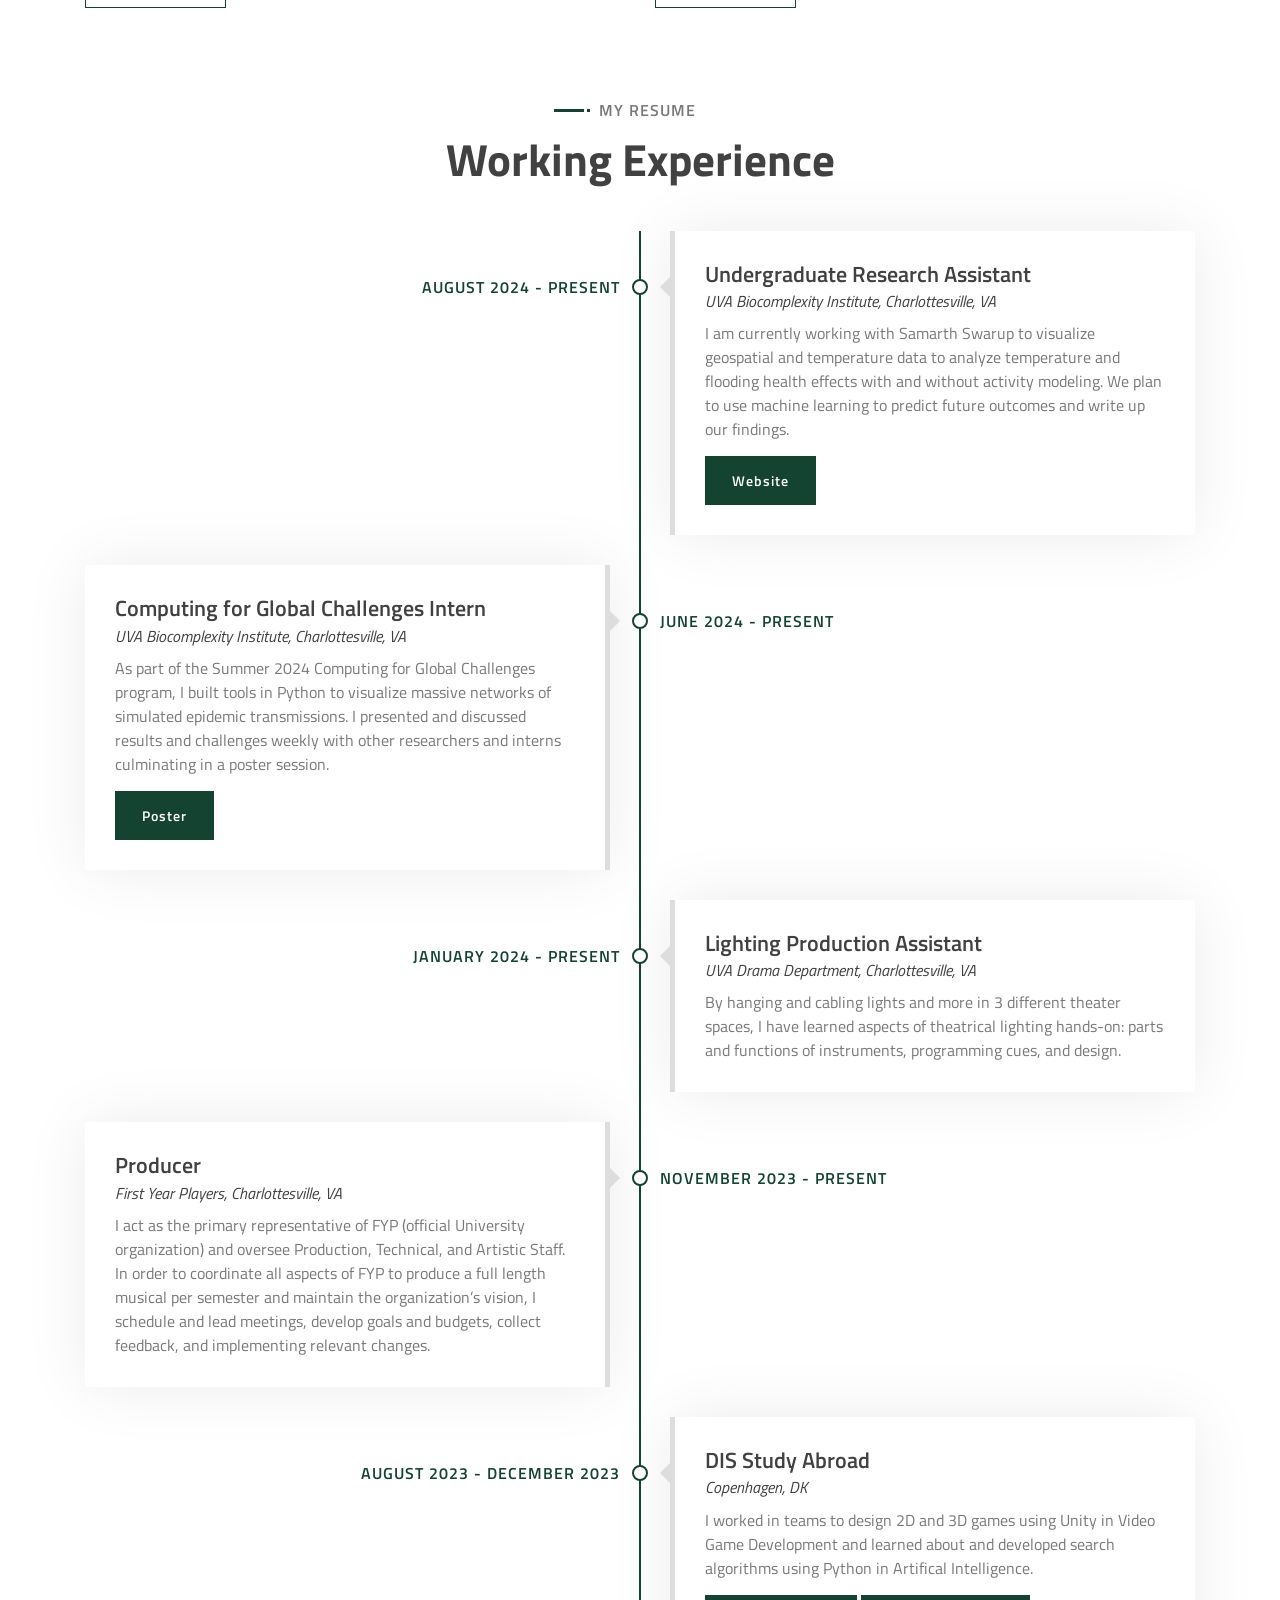
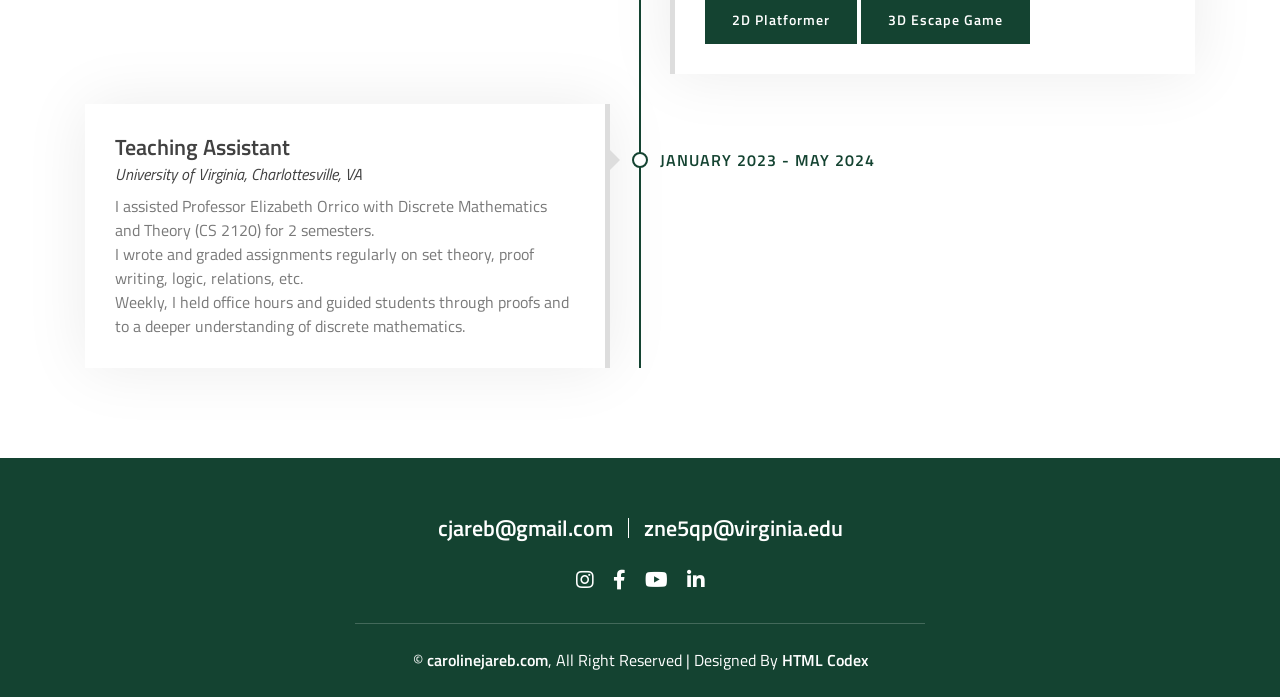
==== commit 6bb48bdc: "Created new pages" ====
--- a/index.html
+++ b/index.html
@@ -36,11 +36,11 @@
 
                 <div class="collapse navbar-collapse justify-content-between" id="navbarCollapse">
                     <div class="navbar-nav ml-auto">
-                        <a href="#home" class="nav-item nav-link active">Home</a>
+                        <a href="#home" class="nav-item nav-link">Home</a>
                         <a href="#about" class="nav-item nav-link">About</a>
                         <a href="#service" class="nav-item nav-link">Skills</a>
                         <a href="#experience" class="nav-item nav-link">Experience</a>
-                        <a href="documents/CarolineJareb_Resume.pdf" class="nav-item nav-link">Resume</a>
+                        <a href="resume.html" class="nav-item nav-link">Resume</a>
                     </div>
                 </div>
             </div>
@@ -57,10 +57,10 @@
                             <div class="hero-text">
                                 <h1>Caroline Jareb</h1>
                                 <h2></h2>
-                                <div class="typed-text">BA Computer Science at UVA, BA Mathematics at UVA</div>
+                                <div class="typed-text">Software Developer, BA Computer Science, BA Mathematics</div>
                             </div>
                             <div class="hero-btn">
-                                <a class="btn" href="documents/CarolineJareb_Resume.pdf">Resume</a>
+                                <a class="btn" href="resume.html">Resume</a>
                                 <a class="btn" href="https://www.linkedin.com/in/caroline-jareb/">LinkedIn</a>
                                 <a class="btn" href="https://github.com/crjareb">GitHub</a>
                             </div>
@@ -93,10 +93,10 @@
                             </div>
                             <div class="about-text">
                                 <p>
-                                    I have always enjoyed problem solving, and I am grateful for the amazing opportunities I've had to learn more about math and coding at the University of Virginia in my classes and from working at the Biocomplexity Institute. I have loved applying what I have learned in the classroom to important real world problems and further developing my skills writing efficient code and managing large projects and datasets. 
-                                </p>
-                                <p>
-                                    Outside of work, I am passionate about education and the arts. My experiences as a teacher, tutor, actor, technician, producer, and more have helped me develop strong leadership and communication skills as well as learn from a variety of perspectives. I try to use every opportunity to learn, and look forward to continue to grow after I graduate in May 2025.
+                                    I will be graduating from the University of Virginia in May 2025 with a Bachelor of Arts in Mathematics and Computer Science. I have grown as a leader, collaborator, and problem solver over the last few years, and I am grateful for the opportunities I have had at UVA and abroad. My classes have prepared me well to think analytically and understand data structures and algorithms. It has been satisfying to use my skills to understand real world problems such as the spread of epidemics and heat exposure at the Biocomplexity Institute at UVA. I have gained valuable skills while working with colleagues to achieve academic as well as artistic goals. It has been important to me to learn from a variety of perspectives for example while creating video games with my classmates in Copenhagen or designing and running production for a large musical. I enjoy following my passions to help make the world a better place and plan to continue to in my work and personal ventures.
+                                </p>
+                                <p>
+                                    I am currently looking for full time employment in software development.
                                 </p>
                             </div>
                         </div>
@@ -121,9 +121,22 @@
                                 <i class="fa fa-laptop-code"></i>
                             </div>
                             <div class="service-text">
-                                <h3>Data Visualization</h3>
-                                <p>
-                                    Using MatPlotLib and Plotly in Python and D3 in JavaScript, I have visualized epidemic transmission networks using edge bundling and cloropleth maps.
+                                <h3>Coding</h3>
+                                <p>
+                                    Experienced in developing well-structured, efficient code for large scale projects at work, in classes, and for fun.
+                                </p>
+                            </div>
+                        </div>
+                    </div>
+                    <div class="col-lg-6 wow fadeInUp" data-wow-delay="0.4s">
+                        <div class="service-item">
+                            <div class="service-icon">
+                                <i class="fa fa-database"></i>
+                            </div>
+                            <div class="service-text">
+                                <h3>Data</h3>
+                                <p>
+                                    I am familiar with SQL database querying and have accessed large population datasets in order to create and analyze visualizations.
                                 </p>
                             </div>
                         </div>
@@ -136,20 +149,7 @@
                             <div class="service-text">
                                 <h3>Project Management</h3>
                                 <p>
-                                    Through diverse experiences as a leader and collaborator, I have learned how to set goals and delegate work to achieve an end result. I know how to create well-structured code for large scale projects.
-                                </p>
-                            </div>
-                        </div>
-                    </div>
-                    <div class="col-lg-6 wow fadeInUp" data-wow-delay="0.4s">
-                        <div class="service-item">
-                            <div class="service-icon">
-                                <i class="fa fa-database"></i>
-                            </div>
-                            <div class="service-text">
-                                <h3>Databases</h3>
-                                <p>
-                                    I am familiar with SQL database querying and have accessed large population datasets through postgresql at the Biocomplexity Institute.
+                                    Through diverse experiences as a leader and collaborator, I have learned how to set goals and delegate work to achieve an end result. 
                                 </p>
                             </div>
                         </div>
@@ -192,6 +192,9 @@
                             </p>
                             <a class="btn" href="https://nssac.bii.virginia.edu/~sphere/">Website</a>
                         </div>
+                        <div>
+
+                        </div>
                     </div>
                     <div class="timeline-item left wow slideInLeft" data-wow-delay="0.1s">
                         <div class="timeline-text">
@@ -203,7 +206,7 @@
                                 to visualize massive networks of simulated epidemic transmissions. 
                                 I presented and discussed results and challenges weekly with other researchers and interns culminating in a poster session.<br />                   
                             </p>
-                            <a class="btn" href="documents/c4gc_epidemic_visualization_poster.pdf">Poster</a>
+                            <a class="btn" href="c4gc.html">Poster</a>
                         </div>
                     </div>
                     <div class="timeline-item right wow slideInRight" data-wow-delay="0.1s">
@@ -262,17 +265,15 @@
             <div class="container-fluid">
                 <div class="container">
                     <div class="footer-info">
-                        <h2>Caroline Jareb</h2>
                         <div class="footer-menu">
                             <p>cjareb@gmail.com</p>
                             <p>zne5qp@virginia.edu</p>
                         </div>
                         <div class="footer-social">
-                            <a href=""><i class="fab fa-twitter"></i></a>
-                            <a href=""><i class="fab fa-facebook-f"></i></a>
-                            <a href=""><i class="fab fa-youtube"></i></a>
-                            <a href=""><i class="fab fa-instagram"></i></a>
-                            <a href=""><i class="fab fa-linkedin-in"></i></a>
+                            <a href="https://www.instagram.com/crjareb"><i class="fab fa-instagram"></i></a>
+                            <a href="https://www.facebook.com/cjareb/"><i class="fab fa-facebook-f"></i></a>
+                            <a href="https://www.youtube.com/@carolinejareb2165"><i class="fab fa-youtube"></i></a>
+                            <a href="https://www.linkedin.com/in/caroline-jareb/"><i class="fab fa-linkedin-in"></i></a>
                         </div>
                     </div>
                 </div>
--- a/css/style.css
+++ b/css/style.css
@@ -59,6 +59,17 @@
     background: transparent;
     box-shadow: inset 0 0 0 0 #144331;
     border-color: #144331;
+}
+
+.pdf {
+    display: flex;
+    justify-content: center;
+    margin-top: 50px;
+}
+
+embed {
+    display: block;
+    max-width: 100%;
 }
 
 #loader {
@@ -504,7 +515,7 @@
 }
 
 .about .about-content {
-    padding: 0 60px;
+    padding: 0 20px;
 }
 
 .about .about-text p {
@@ -694,6 +705,12 @@
     border-color: #ffffff;
 }
 
+.experience .timeline .timeline-image img {
+    display: block;
+    margin-left: auto;
+    margin-right: 0;
+}
+
 
 @media (max-width: 767.98px) {
     .experience .timeline::after {
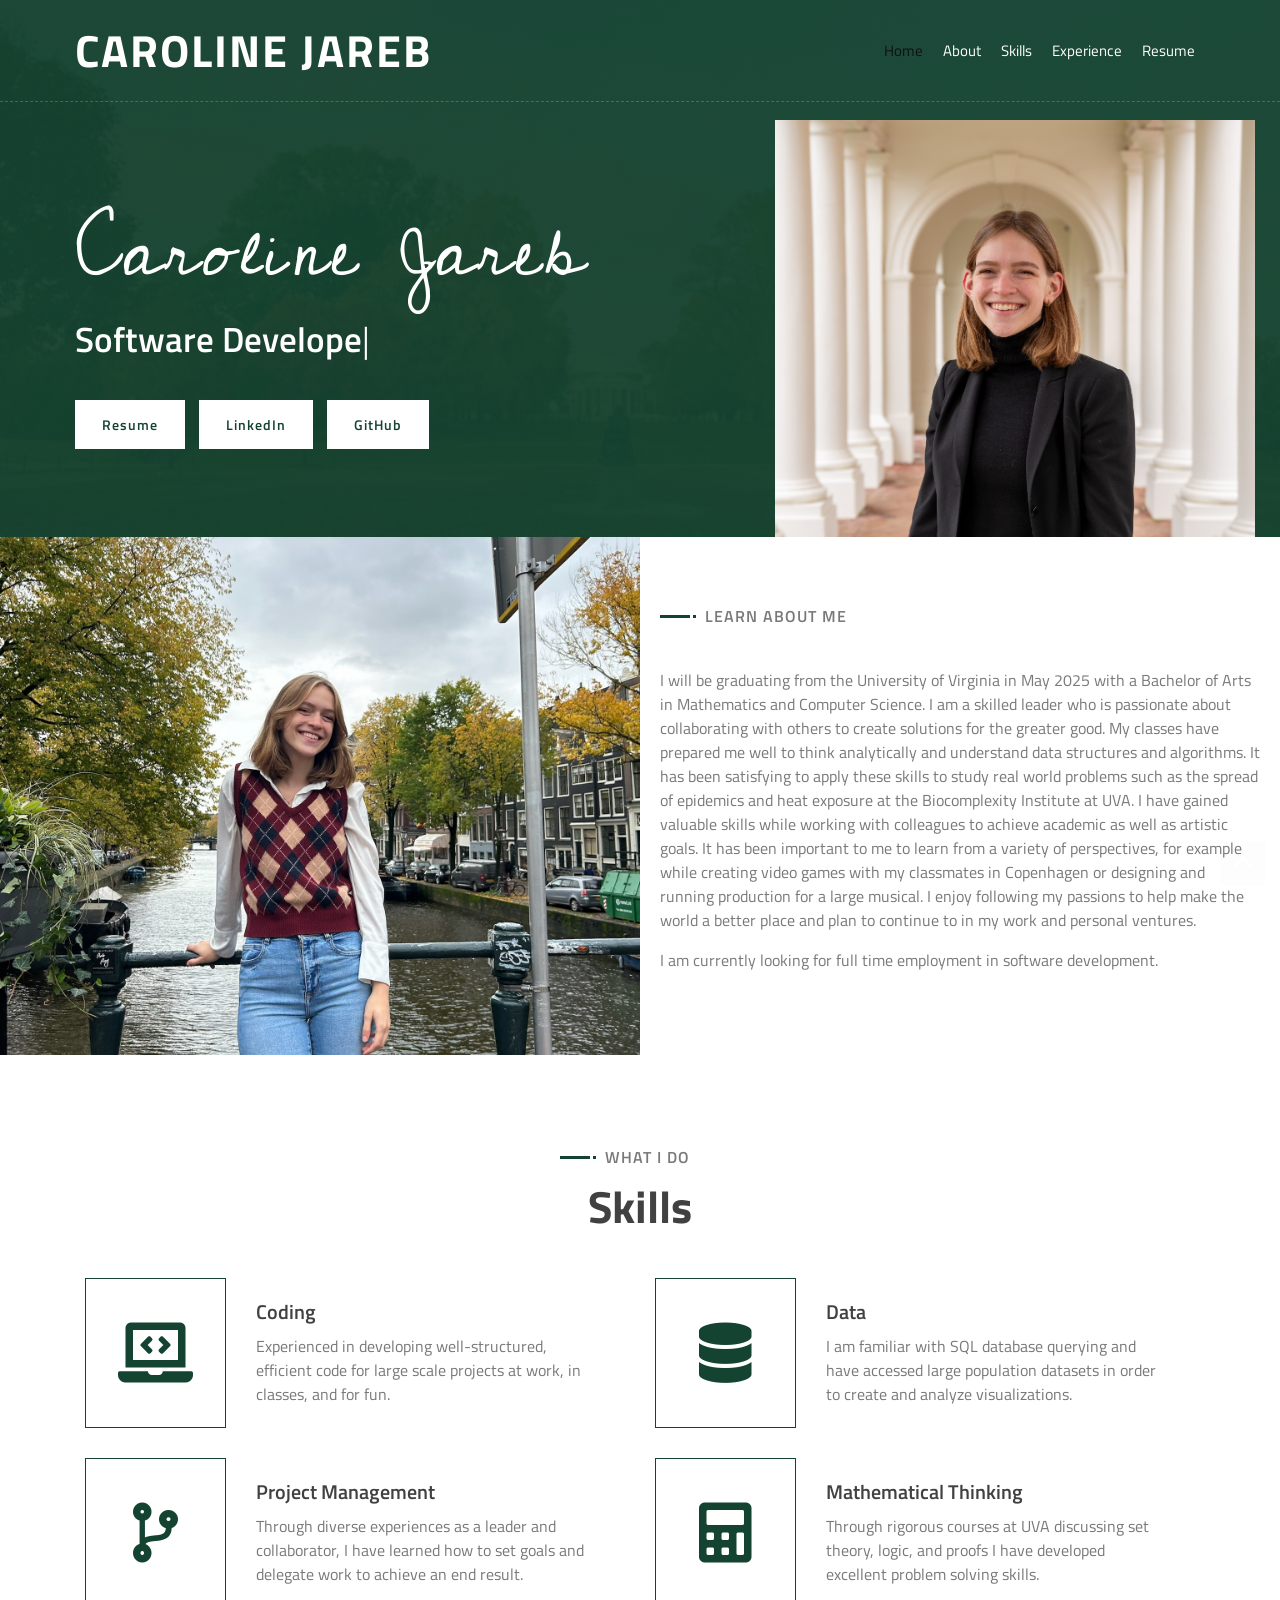
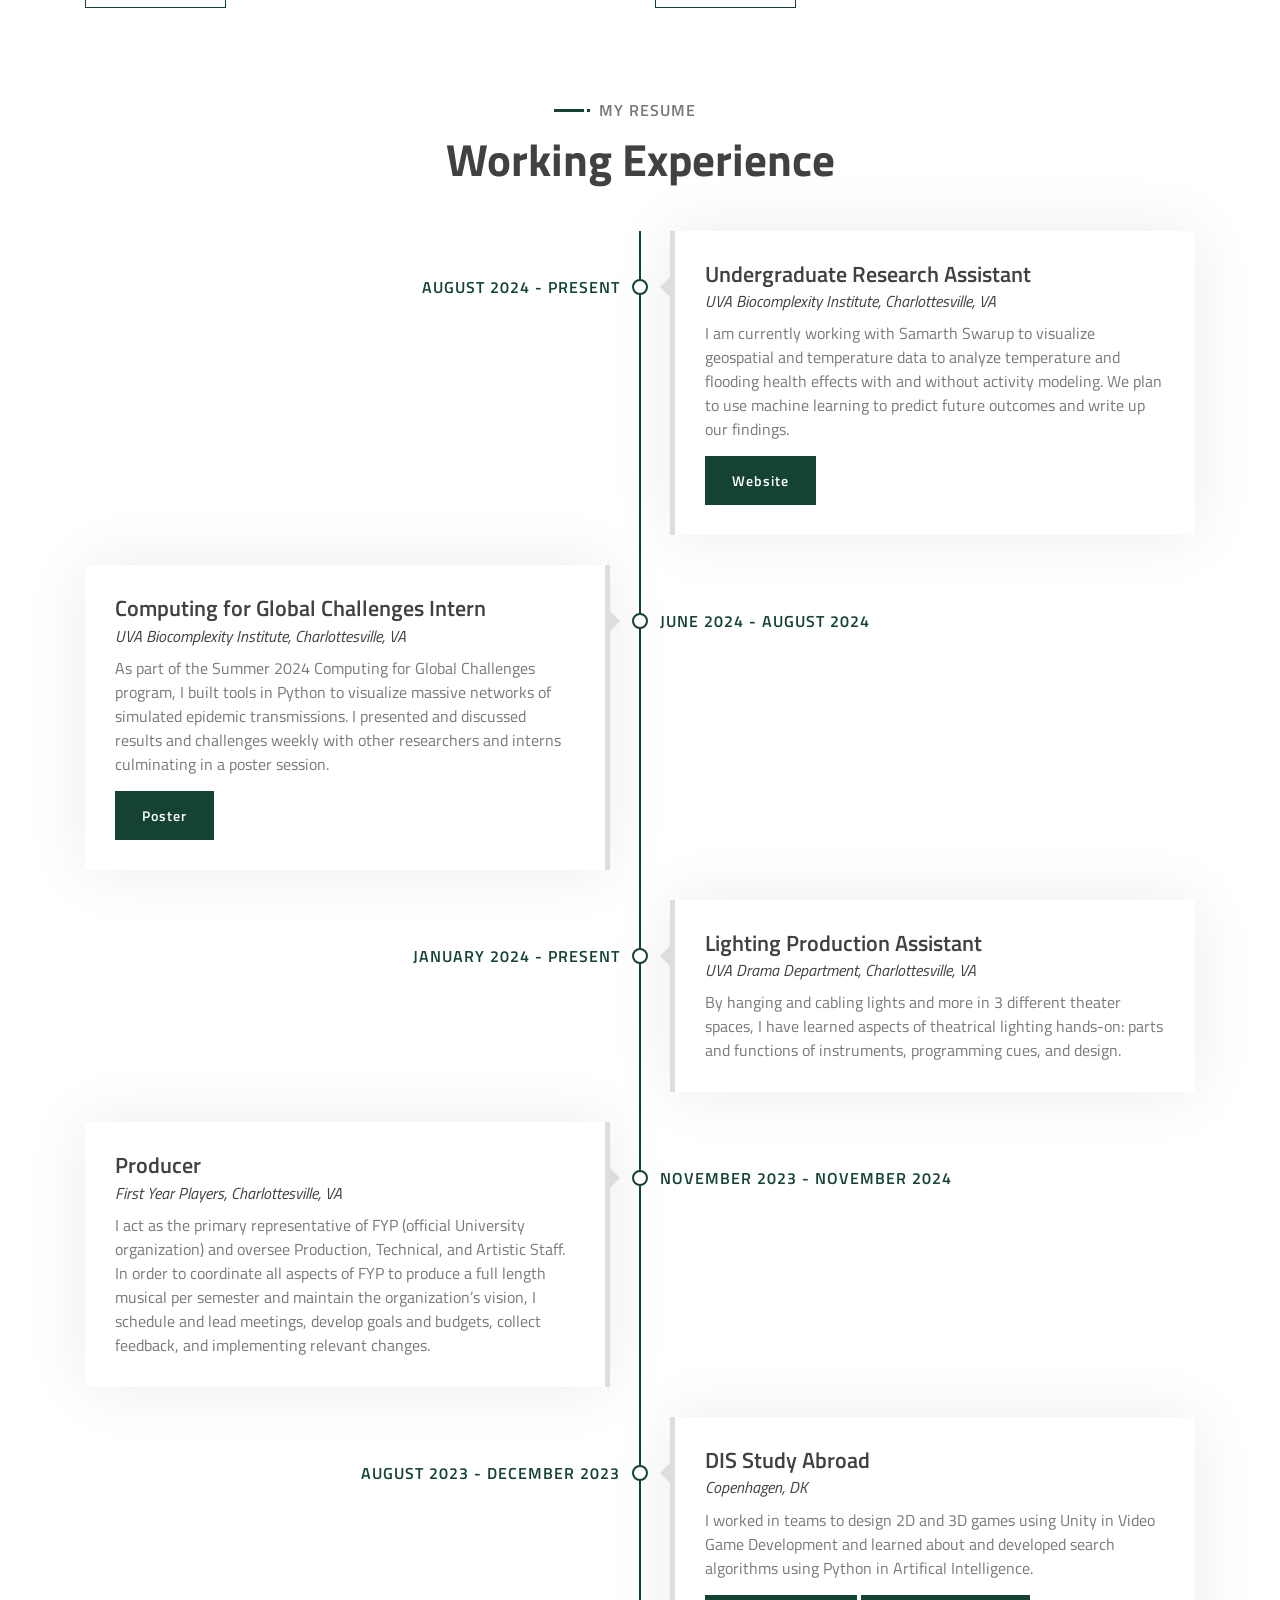
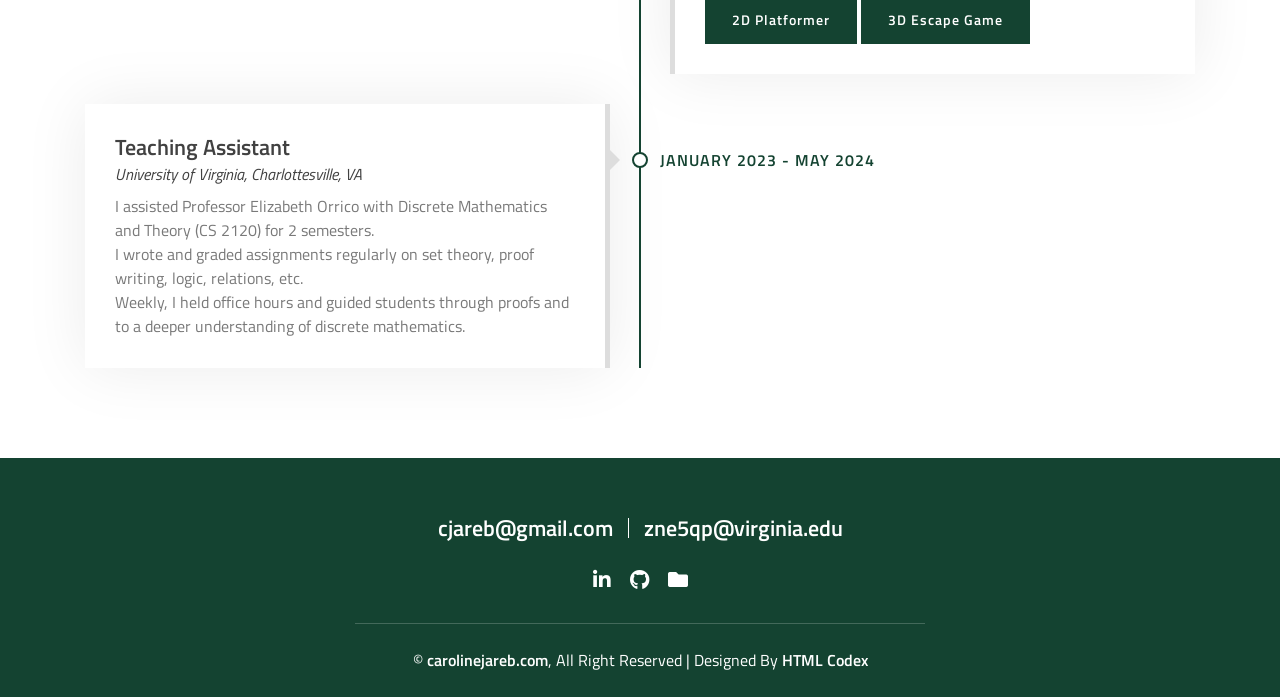
==== commit e617390e: "Updated employment dates" ====
--- a/index.html
+++ b/index.html
@@ -93,7 +93,13 @@
                             </div>
                             <div class="about-text">
                                 <p>
-                                    I will be graduating from the University of Virginia in May 2025 with a Bachelor of Arts in Mathematics and Computer Science. I have grown as a leader, collaborator, and problem solver over the last few years, and I am grateful for the opportunities I have had at UVA and abroad. My classes have prepared me well to think analytically and understand data structures and algorithms. It has been satisfying to use my skills to understand real world problems such as the spread of epidemics and heat exposure at the Biocomplexity Institute at UVA. I have gained valuable skills while working with colleagues to achieve academic as well as artistic goals. It has been important to me to learn from a variety of perspectives for example while creating video games with my classmates in Copenhagen or designing and running production for a large musical. I enjoy following my passions to help make the world a better place and plan to continue to in my work and personal ventures.
+                                    I will be graduating from the University of Virginia in May 2025 with a Bachelor of Arts in Mathematics and Computer Science. 
+                                    I am a skilled leader who is passionate about collaborating with others to create solutions for the greater good. 
+                                    My classes have prepared me well to think analytically and understand data structures and algorithms. 
+                                    It has been satisfying to apply these skills to study real world problems such as the spread of epidemics and heat exposure at the Biocomplexity Institute at UVA. 
+                                    I have gained valuable skills while working with colleagues to achieve academic as well as artistic goals. 
+                                    It has been important to me to learn from a variety of perspectives, for example while creating video games with my classmates in Copenhagen or designing and running production for a large musical. 
+                                    I enjoy following my passions to help make the world a better place and plan to continue to in my work and personal ventures.
                                 </p>
                                 <p>
                                     I am currently looking for full time employment in software development.
@@ -198,7 +204,7 @@
                     </div>
                     <div class="timeline-item left wow slideInLeft" data-wow-delay="0.1s">
                         <div class="timeline-text">
-                            <div class="timeline-date">June 2024 - Present</div>
+                            <div class="timeline-date">June 2024 - August 2024</div>
                             <h2>Computing for Global Challenges Intern</h2>
                             <h4>UVA Biocomplexity Institute, Charlottesville, VA</h4>
                             <p>
@@ -221,7 +227,7 @@
                     </div>
                     <div class="timeline-item left wow slideInLeft" data-wow-delay="0.1s">
                         <div class="timeline-text">
-                            <div class="timeline-date">November 2023 - Present</div>
+                            <div class="timeline-date">November 2023 - November 2024</div>
                             <h2>Producer</h2>
                             <h4>First Year Players, Charlottesville, VA</h4>
                             <p>
@@ -270,10 +276,9 @@
                             <p>zne5qp@virginia.edu</p>
                         </div>
                         <div class="footer-social">
-                            <a href="https://www.instagram.com/crjareb"><i class="fab fa-instagram"></i></a>
-                            <a href="https://www.facebook.com/cjareb/"><i class="fab fa-facebook-f"></i></a>
-                            <a href="https://www.youtube.com/@carolinejareb2165"><i class="fab fa-youtube"></i></a>
                             <a href="https://www.linkedin.com/in/caroline-jareb/"><i class="fab fa-linkedin-in"></i></a>
+                            <a href="https://github.com/crjareb"><i class="fab fa-github"></i></a>
+                            <a href="resume.html"><i class="fa fa-folder"></i></a>
                         </div>
                     </div>
                 </div>
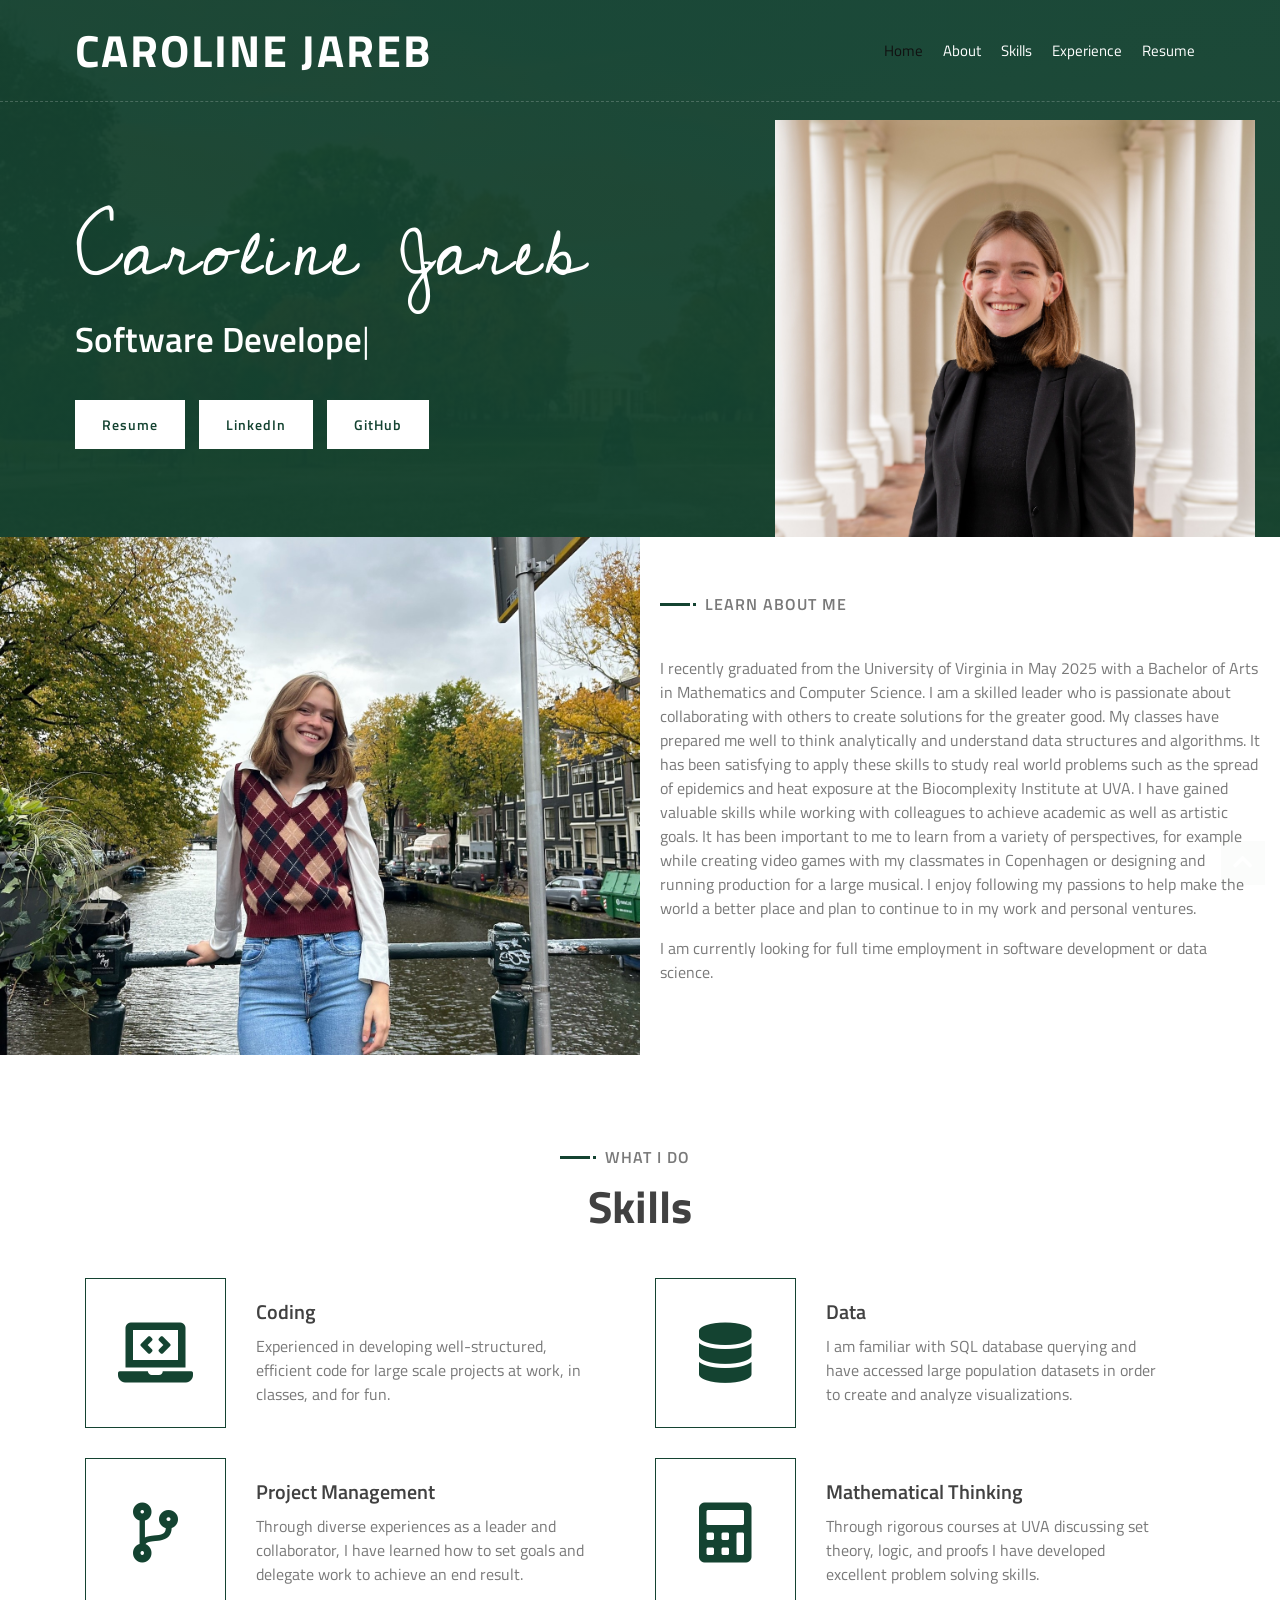
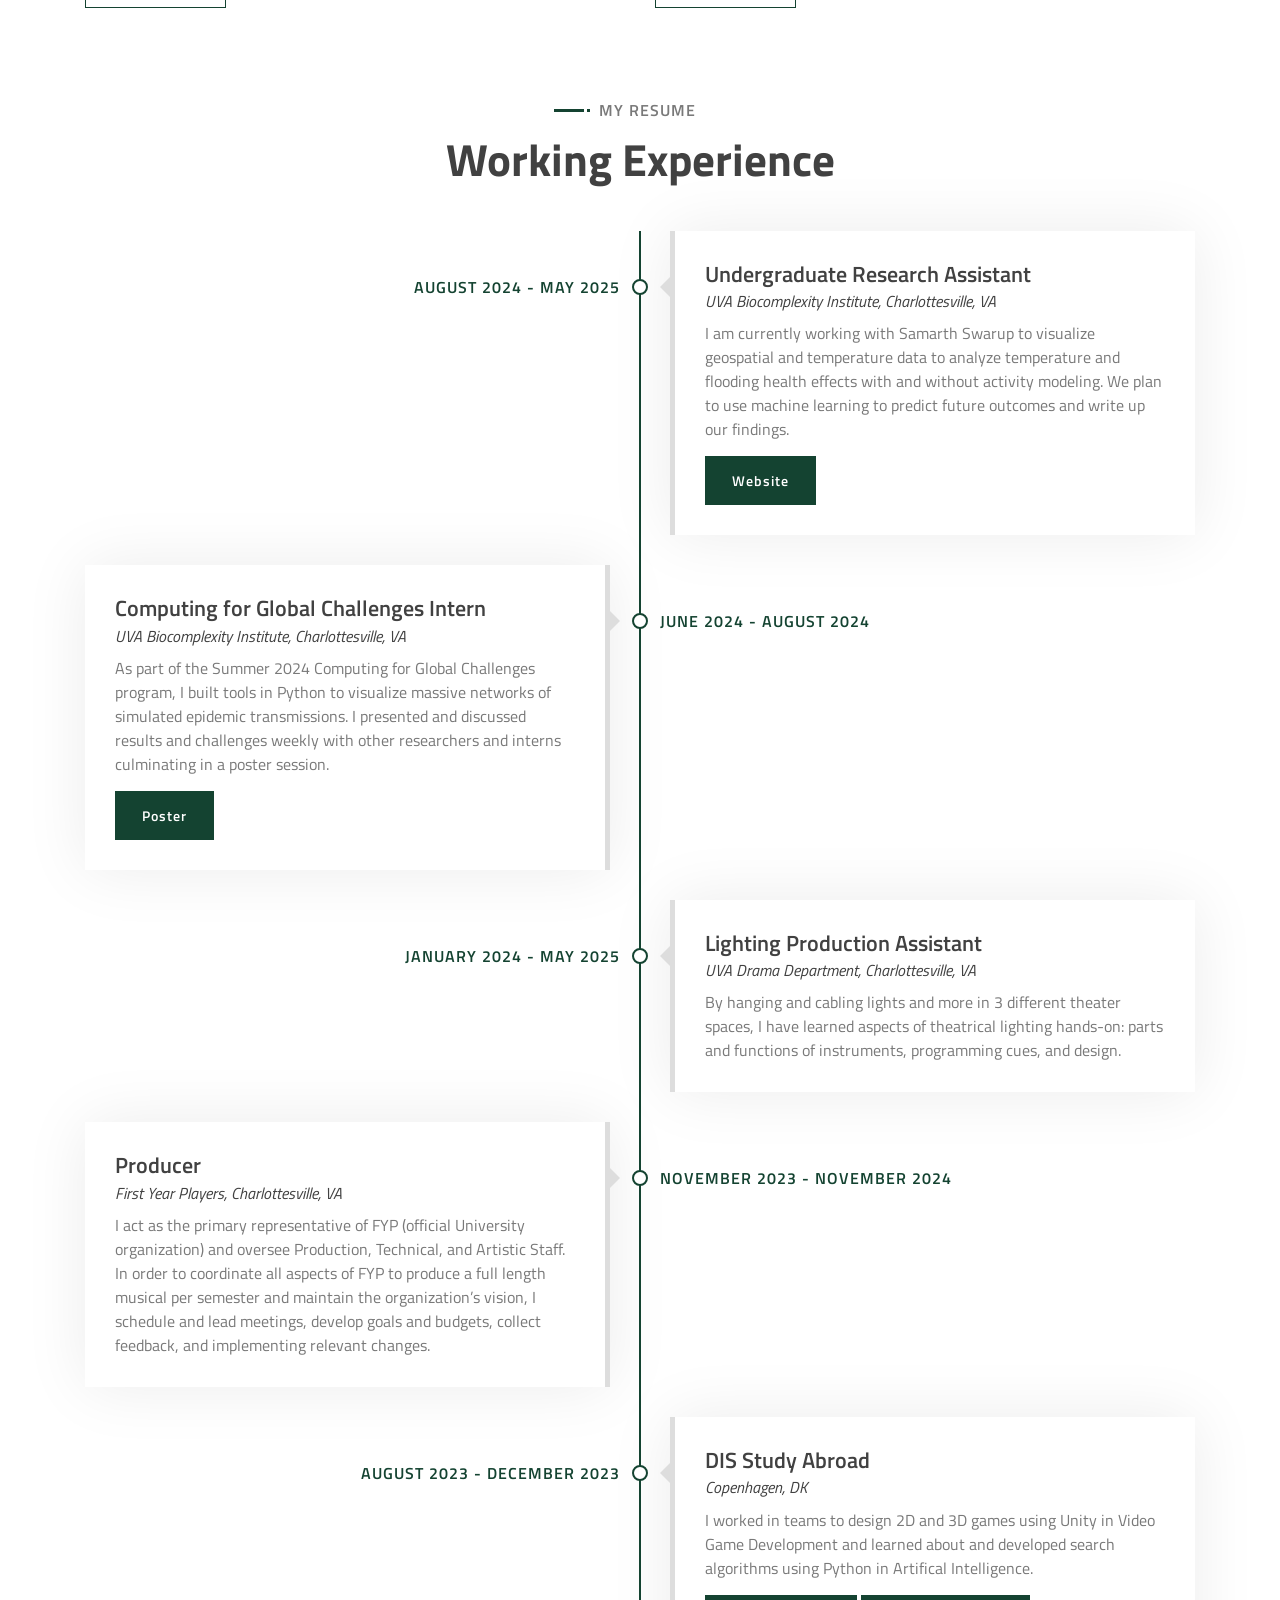
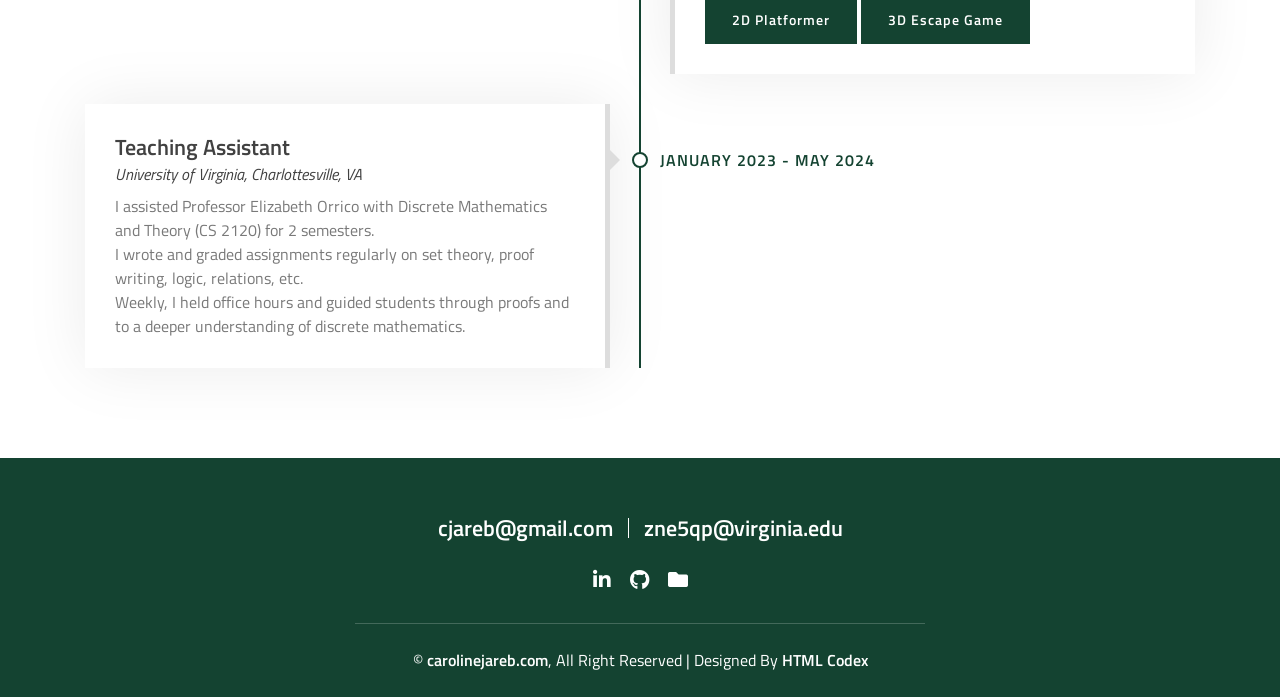
==== commit 3cd9ddca: "Updates Post Graduation" ====
--- a/index.html
+++ b/index.html
@@ -93,7 +93,7 @@
                             </div>
                             <div class="about-text">
                                 <p>
-                                    I will be graduating from the University of Virginia in May 2025 with a Bachelor of Arts in Mathematics and Computer Science. 
+                                    I recently graduated from the University of Virginia in May 2025 with a Bachelor of Arts in Mathematics and Computer Science. 
                                     I am a skilled leader who is passionate about collaborating with others to create solutions for the greater good. 
                                     My classes have prepared me well to think analytically and understand data structures and algorithms. 
                                     It has been satisfying to apply these skills to study real world problems such as the spread of epidemics and heat exposure at the Biocomplexity Institute at UVA. 
@@ -102,7 +102,7 @@
                                     I enjoy following my passions to help make the world a better place and plan to continue to in my work and personal ventures.
                                 </p>
                                 <p>
-                                    I am currently looking for full time employment in software development.
+                                    I am currently looking for full time employment in software development or data science.
                                 </p>
                             </div>
                         </div>
@@ -188,7 +188,7 @@
                 <div class="timeline">
                     <div class="timeline-item right wow slideInRight" data-wow-delay="0.1s">
                         <div class="timeline-text">
-                            <div class="timeline-date">August 2024 - Present</div>
+                            <div class="timeline-date">August 2024 - May 2025</div>
                             <h2>Undergraduate Research Assistant</h2>
                             <h4>UVA Biocomplexity Institute, Charlottesville, VA</h4>
                             <p>
@@ -217,7 +217,7 @@
                     </div>
                     <div class="timeline-item right wow slideInRight" data-wow-delay="0.1s">
                         <div class="timeline-text">
-                            <div class="timeline-date">January 2024 - Present</div>
+                            <div class="timeline-date">January 2024 - May 2025</div>
                             <h2>Lighting Production Assistant</h2>
                             <h4>UVA Drama Department, Charlottesville, VA</h4>
                             <p>
